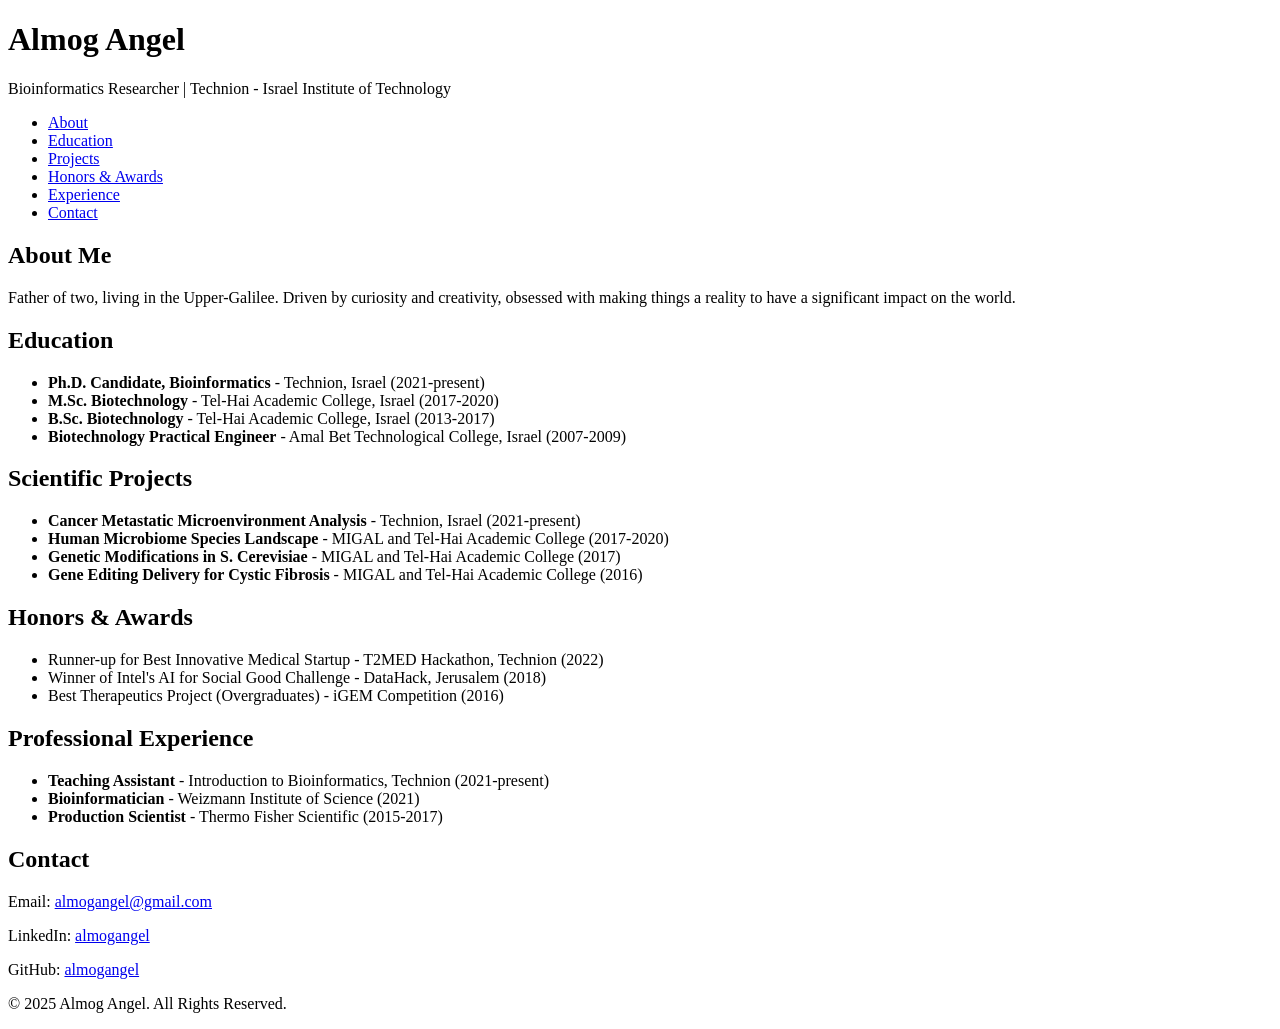
==== index.html @ f51237c9 "Create index.html" ====
<!DOCTYPE html>
<html lang="en">
<head>
    <meta charset="UTF-8">
    <meta name="viewport" content="width=device-width, initial-scale=1.0">
    <meta name="description" content="Almog Angel - Bioinformatics Researcher">
    <title>Almog Angel | Bioinformatics Researcher</title>
    <link rel="stylesheet" href="styles.css">
</head>
<body>
    <header>
        <h1>Almog Angel</h1>
        <p>Bioinformatics Researcher | Technion - Israel Institute of Technology</p>
        <nav>
            <ul>
                <li><a href="#about">About</a></li>
                <li><a href="#education">Education</a></li>
                <li><a href="#projects">Projects</a></li>
                <li><a href="#honors">Honors & Awards</a></li>
                <li><a href="#experience">Experience</a></li>
                <li><a href="#contact">Contact</a></li>
            </ul>
        </nav>
    </header>

    <section id="about">
        <h2>About Me</h2>
        <p>Father of two, living in the Upper-Galilee. Driven by curiosity and creativity, obsessed with making things a reality to have a significant impact on the world.</p>
    </section>

    <section id="education">
        <h2>Education</h2>
        <ul>
            <li><strong>Ph.D. Candidate, Bioinformatics</strong> - Technion, Israel (2021-present)</li>
            <li><strong>M.Sc. Biotechnology</strong> - Tel-Hai Academic College, Israel (2017-2020)</li>
            <li><strong>B.Sc. Biotechnology</strong> - Tel-Hai Academic College, Israel (2013-2017)</li>
            <li><strong>Biotechnology Practical Engineer</strong> - Amal Bet Technological College, Israel (2007-2009)</li>
        </ul>
    </section>

    <section id="projects">
        <h2>Scientific Projects</h2>
        <ul>
            <li><strong>Cancer Metastatic Microenvironment Analysis</strong> - Technion, Israel (2021-present)</li>
            <li><strong>Human Microbiome Species Landscape</strong> - MIGAL and Tel-Hai Academic College (2017-2020)</li>
            <li><strong>Genetic Modifications in S. Cerevisiae</strong> - MIGAL and Tel-Hai Academic College (2017)</li>
            <li><strong>Gene Editing Delivery for Cystic Fibrosis</strong> - MIGAL and Tel-Hai Academic College (2016)</li>
        </ul>
    </section>

    <section id="honors">
        <h2>Honors & Awards</h2>
        <ul>
            <li>Runner-up for Best Innovative Medical Startup - T2MED Hackathon, Technion (2022)</li>
            <li>Winner of Intel's AI for Social Good Challenge - DataHack, Jerusalem (2018)</li>
            <li>Best Therapeutics Project (Overgraduates) - iGEM Competition (2016)</li>
        </ul>
    </section>

    <section id="experience">
        <h2>Professional Experience</h2>
        <ul>
            <li><strong>Teaching Assistant</strong> - Introduction to Bioinformatics, Technion (2021-present)</li>
            <li><strong>Bioinformatician</strong> - Weizmann Institute of Science (2021)</li>
            <li><strong>Production Scientist</strong> - Thermo Fisher Scientific (2015-2017)</li>
        </ul>
    </section>

    <section id="contact">
        <h2>Contact</h2>
        <p>Email: <a href="mailto:almogangel@gmail.com">almogangel@gmail.com</a></p>
        <p>LinkedIn: <a href="https://www.linkedin.com/in/almogangel/" target="_blank">almogangel</a></p>
        <p>GitHub: <a href="https://github.com/almogangel" target="_blank">almogangel</a></p>
    </section>

    <footer>
        <p>© 2025 Almog Angel. All Rights Reserved.</p>
    </footer>
</body>
</html>
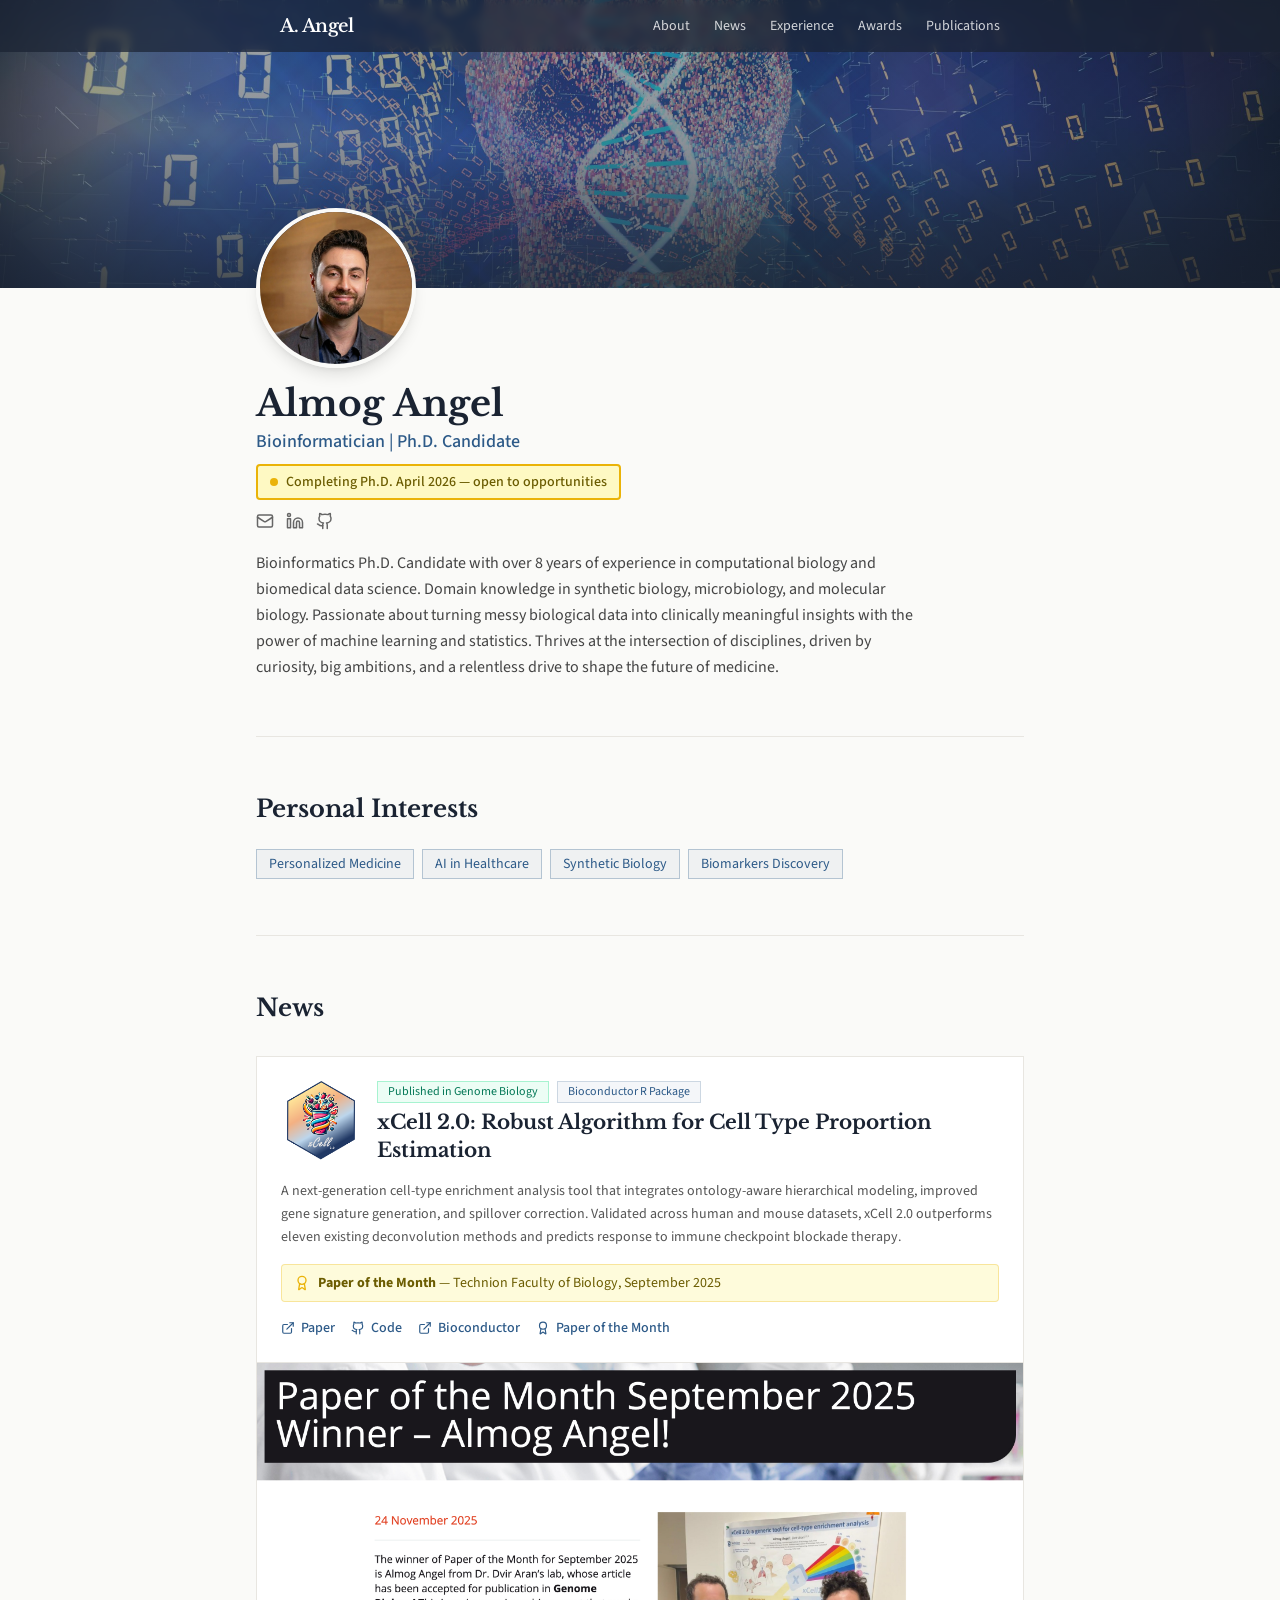
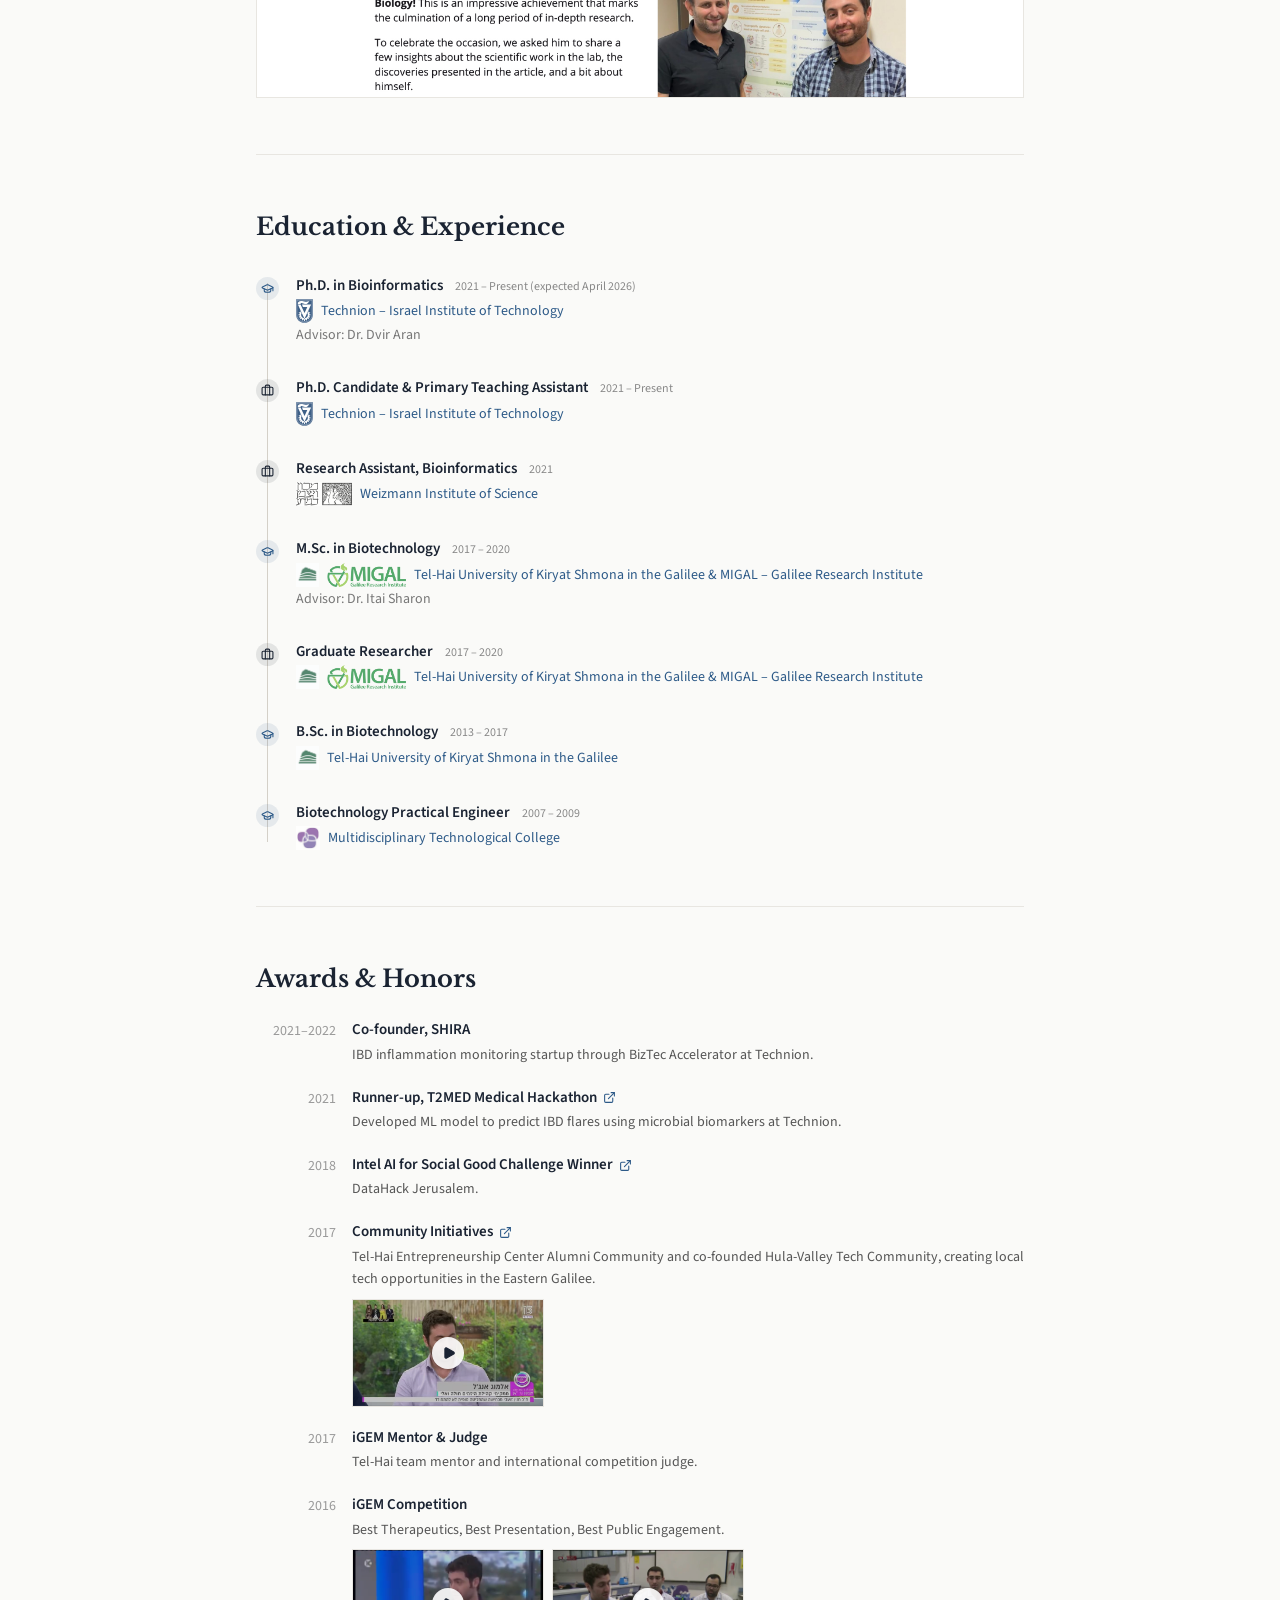
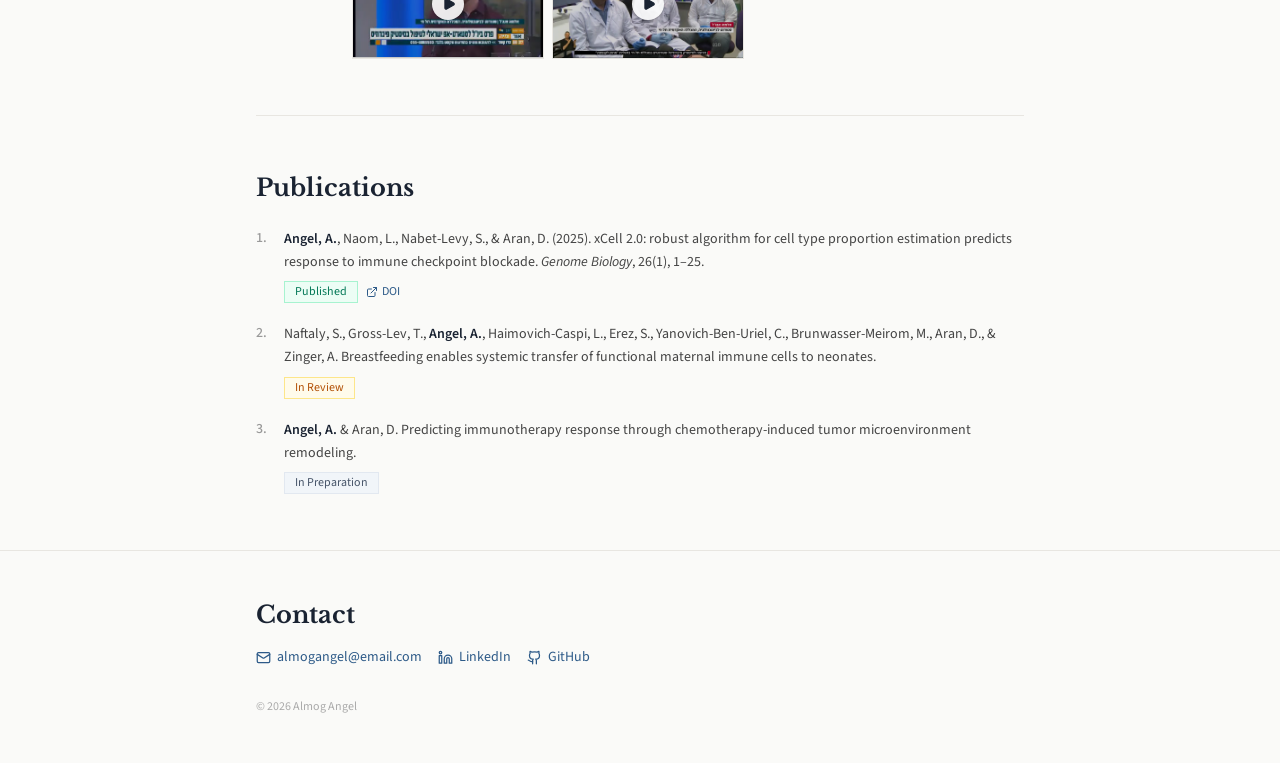
==== commit 7d46793f: "Deploy professional academic website Replace placeholder page with full React-based academic site fe" ====
--- a/index.html
+++ b/index.html
@@ -1,80 +1,13 @@
-<!DOCTYPE html>
+<!doctype html>
 <html lang="en">
-<head>
-    <meta charset="UTF-8">
-    <meta name="viewport" content="width=device-width, initial-scale=1.0">
-    <meta name="description" content="Almog Angel - Bioinformatics Researcher">
-    <title>Almog Angel | Bioinformatics Researcher</title>
-    <link rel="stylesheet" href="styles.css">
-</head>
-<body>
-    <header>
-        <h1>Almog Angel</h1>
-        <p>Bioinformatics Researcher | Technion - Israel Institute of Technology</p>
-        <nav>
-            <ul>
-                <li><a href="#about">About</a></li>
-                <li><a href="#education">Education</a></li>
-                <li><a href="#projects">Projects</a></li>
-                <li><a href="#honors">Honors & Awards</a></li>
-                <li><a href="#experience">Experience</a></li>
-                <li><a href="#contact">Contact</a></li>
-            </ul>
-        </nav>
-    </header>
-
-    <section id="about">
-        <h2>About Me</h2>
-        <p>Father of two, living in the Upper-Galilee. Driven by curiosity and creativity, obsessed with making things a reality to have a significant impact on the world.</p>
-    </section>
-
-    <section id="education">
-        <h2>Education</h2>
-        <ul>
-            <li><strong>Ph.D. Candidate, Bioinformatics</strong> - Technion, Israel (2021-present)</li>
-            <li><strong>M.Sc. Biotechnology</strong> - Tel-Hai Academic College, Israel (2017-2020)</li>
-            <li><strong>B.Sc. Biotechnology</strong> - Tel-Hai Academic College, Israel (2013-2017)</li>
-            <li><strong>Biotechnology Practical Engineer</strong> - Amal Bet Technological College, Israel (2007-2009)</li>
-        </ul>
-    </section>
-
-    <section id="projects">
-        <h2>Scientific Projects</h2>
-        <ul>
-            <li><strong>Cancer Metastatic Microenvironment Analysis</strong> - Technion, Israel (2021-present)</li>
-            <li><strong>Human Microbiome Species Landscape</strong> - MIGAL and Tel-Hai Academic College (2017-2020)</li>
-            <li><strong>Genetic Modifications in S. Cerevisiae</strong> - MIGAL and Tel-Hai Academic College (2017)</li>
-            <li><strong>Gene Editing Delivery for Cystic Fibrosis</strong> - MIGAL and Tel-Hai Academic College (2016)</li>
-        </ul>
-    </section>
-
-    <section id="honors">
-        <h2>Honors & Awards</h2>
-        <ul>
-            <li>Runner-up for Best Innovative Medical Startup - T2MED Hackathon, Technion (2022)</li>
-            <li>Winner of Intel's AI for Social Good Challenge - DataHack, Jerusalem (2018)</li>
-            <li>Best Therapeutics Project (Overgraduates) - iGEM Competition (2016)</li>
-        </ul>
-    </section>
-
-    <section id="experience">
-        <h2>Professional Experience</h2>
-        <ul>
-            <li><strong>Teaching Assistant</strong> - Introduction to Bioinformatics, Technion (2021-present)</li>
-            <li><strong>Bioinformatician</strong> - Weizmann Institute of Science (2021)</li>
-            <li><strong>Production Scientist</strong> - Thermo Fisher Scientific (2015-2017)</li>
-        </ul>
-    </section>
-
-    <section id="contact">
-        <h2>Contact</h2>
-        <p>Email: <a href="mailto:almogangel@gmail.com">almogangel@gmail.com</a></p>
-        <p>LinkedIn: <a href="https://www.linkedin.com/in/almogangel/" target="_blank">almogangel</a></p>
-        <p>GitHub: <a href="https://github.com/almogangel" target="_blank">almogangel</a></p>
-    </section>
-
-    <footer>
-        <p>© 2025 Almog Angel. All Rights Reserved.</p>
-    </footer>
-</body>
+  <head>
+    <meta charset="UTF-8" />
+    <meta name="viewport" content="width=device-width, initial-scale=1.0" />
+    <title>Almog Angel | Bioinformatician</title>
+    <script type="module" crossorigin src="/assets/index-BZNsDvOr.js"></script>
+    <link rel="stylesheet" crossorigin href="/assets/index-CpEP9HBx.css">
+  </head>
+  <body>
+    <div id="root"></div>
+  </body>
 </html>
--- a/assets/index-CpEP9HBx.css
+++ b/assets/index-CpEP9HBx.css
@@ -0,0 +1 @@
+@import"https://fonts.googleapis.com/css2?family=Libre+Baskerville:ital,wght@0,400;0,700;1,400&family=Source+Sans+3:wght@300;400;500;600;700&display=swap";*,:before,:after{box-sizing:border-box;border-width:0;border-style:solid;border-color:#e5e7eb}:before,:after{--tw-content: ""}html,:host{line-height:1.5;-webkit-text-size-adjust:100%;-moz-tab-size:4;-o-tab-size:4;tab-size:4;font-family:ui-sans-serif,system-ui,sans-serif,"Apple Color Emoji","Segoe UI Emoji",Segoe UI Symbol,"Noto Color Emoji";font-feature-settings:normal;font-variation-settings:normal;-webkit-tap-highlight-color:transparent}body{margin:0;line-height:inherit}hr{height:0;color:inherit;border-top-width:1px}abbr:where([title]){-webkit-text-decoration:underline dotted;text-decoration:underline dotted}h1,h2,h3,h4,h5,h6{font-size:inherit;font-weight:inherit}a{color:inherit;text-decoration:inherit}b,strong{font-weight:bolder}code,kbd,samp,pre{font-family:ui-monospace,SFMono-Regular,Menlo,Monaco,Consolas,Liberation Mono,Courier New,monospace;font-feature-settings:normal;font-variation-settings:normal;font-size:1em}small{font-size:80%}sub,sup{font-size:75%;line-height:0;position:relative;vertical-align:baseline}sub{bottom:-.25em}sup{top:-.5em}table{text-indent:0;border-color:inherit;border-collapse:collapse}button,input,optgroup,select,textarea{font-family:inherit;font-feature-settings:inherit;font-variation-settings:inherit;font-size:100%;font-weight:inherit;line-height:inherit;color:inherit;margin:0;padding:0}button,select{text-transform:none}button,[type=button],[type=reset],[type=submit]{-webkit-appearance:button;background-color:transparent;background-image:none}:-moz-focusring{outline:auto}:-moz-ui-invalid{box-shadow:none}progress{vertical-align:baseline}::-webkit-inner-spin-button,::-webkit-outer-spin-button{height:auto}[type=search]{-webkit-appearance:textfield;outline-offset:-2px}::-webkit-search-decoration{-webkit-appearance:none}::-webkit-file-upload-button{-webkit-appearance:button;font:inherit}summary{display:list-item}blockquote,dl,dd,h1,h2,h3,h4,h5,h6,hr,figure,p,pre{margin:0}fieldset{margin:0;padding:0}legend{padding:0}ol,ul,menu{list-style:none;margin:0;padding:0}dialog{padding:0}textarea{resize:vertical}input::-moz-placeholder,textarea::-moz-placeholder{opacity:1;color:#9ca3af}input::placeholder,textarea::placeholder{opacity:1;color:#9ca3af}button,[role=button]{cursor:pointer}:disabled{cursor:default}img,svg,video,canvas,audio,iframe,embed,object{display:block;vertical-align:middle}img,video{max-width:100%;height:auto}[hidden]{display:none}:root{--background: 45 20% 98%;--foreground: 213 30% 16%;--card: 0 0% 100%;--card-foreground: 213 30% 16%;--popover: 0 0% 100%;--popover-foreground: 213 30% 16%;--primary: 213 30% 16%;--primary-foreground: 45 20% 98%;--secondary: 40 12% 95%;--secondary-foreground: 213 30% 16%;--muted: 40 12% 95%;--muted-foreground: 213 10% 40%;--accent: 210 38% 35%;--accent-foreground: 45 20% 98%;--destructive: 0 84.2% 60.2%;--destructive-foreground: 0 0% 98%;--border: 37 14% 89%;--input: 37 14% 89%;--ring: 210 38% 35%;--radius: .25rem}*{border-color:hsl(var(--border))}html{scroll-behavior:smooth;scroll-padding-top:4rem}body{--tw-bg-opacity: 1;background-color:rgb(250 250 248 / var(--tw-bg-opacity));--tw-text-opacity: 1;color:rgb(26 35 50 / var(--tw-text-opacity));font-family:"Source Sans 3",Source Sans Pro,-apple-system,BlinkMacSystemFont,sans-serif;-webkit-font-smoothing:antialiased;-moz-osx-font-smoothing:grayscale}*,:before,:after{--tw-border-spacing-x: 0;--tw-border-spacing-y: 0;--tw-translate-x: 0;--tw-translate-y: 0;--tw-rotate: 0;--tw-skew-x: 0;--tw-skew-y: 0;--tw-scale-x: 1;--tw-scale-y: 1;--tw-pan-x: ;--tw-pan-y: ;--tw-pinch-zoom: ;--tw-scroll-snap-strictness: proximity;--tw-gradient-from-position: ;--tw-gradient-via-position: ;--tw-gradient-to-position: ;--tw-ordinal: ;--tw-slashed-zero: ;--tw-numeric-figure: ;--tw-numeric-spacing: ;--tw-numeric-fraction: ;--tw-ring-inset: ;--tw-ring-offset-width: 0px;--tw-ring-offset-color: #fff;--tw-ring-color: rgb(59 130 246 / .5);--tw-ring-offset-shadow: 0 0 #0000;--tw-ring-shadow: 0 0 #0000;--tw-shadow: 0 0 #0000;--tw-shadow-colored: 0 0 #0000;--tw-blur: ;--tw-brightness: ;--tw-contrast: ;--tw-grayscale: ;--tw-hue-rotate: ;--tw-invert: ;--tw-saturate: ;--tw-sepia: ;--tw-drop-shadow: ;--tw-backdrop-blur: ;--tw-backdrop-brightness: ;--tw-backdrop-contrast: ;--tw-backdrop-grayscale: ;--tw-backdrop-hue-rotate: ;--tw-backdrop-invert: ;--tw-backdrop-opacity: ;--tw-backdrop-saturate: ;--tw-backdrop-sepia: }::backdrop{--tw-border-spacing-x: 0;--tw-border-spacing-y: 0;--tw-translate-x: 0;--tw-translate-y: 0;--tw-rotate: 0;--tw-skew-x: 0;--tw-skew-y: 0;--tw-scale-x: 1;--tw-scale-y: 1;--tw-pan-x: ;--tw-pan-y: ;--tw-pinch-zoom: ;--tw-scroll-snap-strictness: proximity;--tw-gradient-from-position: ;--tw-gradient-via-position: ;--tw-gradient-to-position: ;--tw-ordinal: ;--tw-slashed-zero: ;--tw-numeric-figure: ;--tw-numeric-spacing: ;--tw-numeric-fraction: ;--tw-ring-inset: ;--tw-ring-offset-width: 0px;--tw-ring-offset-color: #fff;--tw-ring-color: rgb(59 130 246 / .5);--tw-ring-offset-shadow: 0 0 #0000;--tw-ring-shadow: 0 0 #0000;--tw-shadow: 0 0 #0000;--tw-shadow-colored: 0 0 #0000;--tw-blur: ;--tw-brightness: ;--tw-contrast: ;--tw-grayscale: ;--tw-hue-rotate: ;--tw-invert: ;--tw-saturate: ;--tw-sepia: ;--tw-drop-shadow: ;--tw-backdrop-blur: ;--tw-backdrop-brightness: ;--tw-backdrop-contrast: ;--tw-backdrop-grayscale: ;--tw-backdrop-hue-rotate: ;--tw-backdrop-invert: ;--tw-backdrop-opacity: ;--tw-backdrop-saturate: ;--tw-backdrop-sepia: }.fixed{position:fixed}.absolute{position:absolute}.relative{position:relative}.inset-0{inset:0}.bottom-2{bottom:.5rem}.left-0{left:0}.left-\[11px\]{left:11px}.right-0{right:0}.top-0{top:0}.top-0\.5{top:.125rem}.top-2{top:.5rem}.z-50{z-index:50}.mx-auto{margin-left:auto;margin-right:auto}.-mt-16{margin-top:-4rem}.mb-1{margin-bottom:.25rem}.mb-1\.5{margin-bottom:.375rem}.mb-3{margin-bottom:.75rem}.mb-4{margin-bottom:1rem}.mb-6{margin-bottom:1.5rem}.mb-8{margin-bottom:2rem}.ml-0{margin-left:0}.ml-0\.5{margin-left:.125rem}.mt-0{margin-top:0}.mt-0\.5{margin-top:.125rem}.mt-1{margin-top:.25rem}.mt-2{margin-top:.5rem}.mt-3{margin-top:.75rem}.mt-4{margin-top:1rem}.mt-5{margin-top:1.25rem}.block{display:block}.flex{display:flex}.inline-flex{display:inline-flex}.grid{display:grid}.hidden{display:none}.h-16{height:4rem}.h-2{height:.5rem}.h-32{height:8rem}.h-56{height:14rem}.h-6{height:1.5rem}.h-8{height:2rem}.h-\[1px\]{height:1px}.h-\[23px\]{height:23px}.h-auto{height:auto}.h-full{height:100%}.min-h-screen{min-height:100vh}.w-16{width:4rem}.w-2{width:.5rem}.w-20{width:5rem}.w-32{width:8rem}.w-8{width:2rem}.w-\[1px\]{width:1px}.w-\[23px\]{width:23px}.w-auto{width:auto}.w-full{width:100%}.w-px{width:1px}.min-w-0{min-width:0px}.max-w-2xl{max-width:42rem}.max-w-3xl{max-width:48rem}.max-w-\[12rem\]{max-width:12rem}.shrink-0{flex-shrink:0}@keyframes pulse{50%{opacity:.5}}.animate-pulse{animation:pulse 2s cubic-bezier(.4,0,.6,1) infinite}.list-none{list-style-type:none}.grid-cols-1{grid-template-columns:repeat(1,minmax(0,1fr))}.flex-col{flex-direction:column}.flex-wrap{flex-wrap:wrap}.items-start{align-items:flex-start}.items-center{align-items:center}.items-baseline{align-items:baseline}.justify-center{justify-content:center}.justify-between{justify-content:space-between}.gap-1{gap:.25rem}.gap-1\.5{gap:.375rem}.gap-2{gap:.5rem}.gap-3{gap:.75rem}.gap-4{gap:1rem}.gap-5{gap:1.25rem}.gap-6{gap:1.5rem}.gap-x-3{-moz-column-gap:.75rem;column-gap:.75rem}.gap-y-0{row-gap:0px}.gap-y-0\.5{row-gap:.125rem}.space-y-1>:not([hidden])~:not([hidden]){--tw-space-y-reverse: 0;margin-top:calc(.25rem * calc(1 - var(--tw-space-y-reverse)));margin-bottom:calc(.25rem * var(--tw-space-y-reverse))}.space-y-1\.5>:not([hidden])~:not([hidden]){--tw-space-y-reverse: 0;margin-top:calc(.375rem * calc(1 - var(--tw-space-y-reverse)));margin-bottom:calc(.375rem * var(--tw-space-y-reverse))}.space-y-5>:not([hidden])~:not([hidden]){--tw-space-y-reverse: 0;margin-top:calc(1.25rem * calc(1 - var(--tw-space-y-reverse)));margin-bottom:calc(1.25rem * var(--tw-space-y-reverse))}.space-y-8>:not([hidden])~:not([hidden]){--tw-space-y-reverse: 0;margin-top:calc(2rem * calc(1 - var(--tw-space-y-reverse)));margin-bottom:calc(2rem * var(--tw-space-y-reverse))}.overflow-hidden{overflow:hidden}.rounded{border-radius:.25rem}.rounded-full{border-radius:9999px}.rounded-sm{border-radius:calc(var(--radius) - 4px)}.border{border-width:1px}.border-0{border-width:0px}.border-2{border-width:2px}.border-4{border-width:4px}.border-b{border-bottom-width:1px}.border-t{border-top-width:1px}.border-\[\#2d5a88\]\/20{border-color:#2d5a8833}.border-\[\#2d5a88\]\/30{border-color:#2d5a884d}.border-\[\#e8e6e1\]{--tw-border-opacity: 1;border-color:rgb(232 230 225 / var(--tw-border-opacity))}.border-\[\#eab308\]{--tw-border-opacity: 1;border-color:rgb(234 179 8 / var(--tw-border-opacity))}.border-\[\#eab308\]\/30{border-color:#eab3084d}.border-\[\#fafaf8\]{--tw-border-opacity: 1;border-color:rgb(250 250 248 / var(--tw-border-opacity))}.border-amber-200{--tw-border-opacity: 1;border-color:rgb(253 230 138 / var(--tw-border-opacity))}.border-emerald-200{--tw-border-opacity: 1;border-color:rgb(167 243 208 / var(--tw-border-opacity))}.border-slate-200{--tw-border-opacity: 1;border-color:rgb(226 232 240 / var(--tw-border-opacity))}.border-transparent{border-color:transparent}.bg-\[\#1a2332\]\/10{background-color:#1a23321a}.bg-\[\#1a2332\]\/70{background-color:#1a2332b3}.bg-\[\#2d5a88\]\/10{background-color:#2d5a881a}.bg-\[\#2d5a88\]\/5{background-color:#2d5a880d}.bg-\[\#d4d0c8\]{--tw-bg-opacity: 1;background-color:rgb(212 208 200 / var(--tw-bg-opacity))}.bg-\[\#e8e6e1\]{--tw-bg-opacity: 1;background-color:rgb(232 230 225 / var(--tw-bg-opacity))}.bg-\[\#eab308\]{--tw-bg-opacity: 1;background-color:rgb(234 179 8 / var(--tw-bg-opacity))}.bg-\[\#f5f4f0\]{--tw-bg-opacity: 1;background-color:rgb(245 244 240 / var(--tw-bg-opacity))}.bg-\[\#fafaf8\]{--tw-bg-opacity: 1;background-color:rgb(250 250 248 / var(--tw-bg-opacity))}.bg-\[\#fafaf8\]\/95{background-color:#fafaf8f2}.bg-\[\#fef9c3\]{--tw-bg-opacity: 1;background-color:rgb(254 249 195 / var(--tw-bg-opacity))}.bg-\[\#fef9c3\]\/60{background-color:#fef9c399}.bg-amber-50{--tw-bg-opacity: 1;background-color:rgb(255 251 235 / var(--tw-bg-opacity))}.bg-black\/20{background-color:#0003}.bg-border{background-color:hsl(var(--border))}.bg-card{background-color:hsl(var(--card))}.bg-destructive{background-color:hsl(var(--destructive))}.bg-emerald-50{--tw-bg-opacity: 1;background-color:rgb(236 253 245 / var(--tw-bg-opacity))}.bg-primary{background-color:hsl(var(--primary))}.bg-secondary{background-color:hsl(var(--secondary))}.bg-slate-100{--tw-bg-opacity: 1;background-color:rgb(241 245 249 / var(--tw-bg-opacity))}.bg-white{--tw-bg-opacity: 1;background-color:rgb(255 255 255 / var(--tw-bg-opacity))}.bg-white\/90{background-color:#ffffffe6}.bg-gradient-to-b{background-image:linear-gradient(to bottom,var(--tw-gradient-stops))}.from-\[\#1a2332\]\/40{--tw-gradient-from: rgb(26 35 50 / .4) var(--tw-gradient-from-position);--tw-gradient-to: rgb(26 35 50 / 0) var(--tw-gradient-to-position);--tw-gradient-stops: var(--tw-gradient-from), var(--tw-gradient-to)}.via-\[\#1a2332\]\/50{--tw-gradient-to: rgb(26 35 50 / 0) var(--tw-gradient-to-position);--tw-gradient-stops: var(--tw-gradient-from), rgb(26 35 50 / .5) var(--tw-gradient-via-position), var(--tw-gradient-to)}.to-\[\#1a2332\]\/80{--tw-gradient-to: rgb(26 35 50 / .8) var(--tw-gradient-to-position)}.object-contain{-o-object-fit:contain;object-fit:contain}.object-cover{-o-object-fit:cover;object-fit:cover}.object-top{-o-object-position:top;object-position:top}.p-1{padding:.25rem}.p-5{padding:1.25rem}.p-6{padding:1.5rem}.px-2{padding-left:.5rem;padding-right:.5rem}.px-2\.5{padding-left:.625rem;padding-right:.625rem}.px-3{padding-left:.75rem;padding-right:.75rem}.px-6{padding-left:1.5rem;padding-right:1.5rem}.py-0{padding-top:0;padding-bottom:0}.py-0\.5{padding-top:.125rem;padding-bottom:.125rem}.py-1{padding-top:.25rem;padding-bottom:.25rem}.py-1\.5{padding-top:.375rem;padding-bottom:.375rem}.py-12{padding-top:3rem;padding-bottom:3rem}.py-14{padding-top:3.5rem;padding-bottom:3.5rem}.py-2{padding-top:.5rem;padding-bottom:.5rem}.py-3{padding-top:.75rem;padding-bottom:.75rem}.pb-14{padding-bottom:3.5rem}.pb-4{padding-bottom:1rem}.pl-10{padding-left:2.5rem}.pl-7{padding-left:1.75rem}.pt-0{padding-top:0}.pt-0\.5{padding-top:.125rem}.text-left{text-align:left}.text-right{text-align:right}.font-sans{font-family:ui-sans-serif,system-ui,sans-serif,"Apple Color Emoji","Segoe UI Emoji",Segoe UI Symbol,"Noto Color Emoji"}.font-serif{font-family:ui-serif,Georgia,Cambria,Times New Roman,Times,serif}.text-2xl{font-size:1.5rem;line-height:2rem}.text-3xl{font-size:1.875rem;line-height:2.25rem}.text-\[15px\]{font-size:15px}.text-base{font-size:1rem;line-height:1.5rem}.text-lg{font-size:1.125rem;line-height:1.75rem}.text-sm{font-size:.875rem;line-height:1.25rem}.text-xl{font-size:1.25rem;line-height:1.75rem}.text-xs{font-size:.75rem;line-height:1rem}.font-bold{font-weight:700}.font-medium{font-weight:500}.font-normal{font-weight:400}.font-semibold{font-weight:600}.uppercase{text-transform:uppercase}.leading-none{line-height:1}.leading-relaxed{line-height:1.625}.leading-snug{line-height:1.375}.leading-tight{line-height:1.25}.tracking-tight{letter-spacing:-.025em}.tracking-wide{letter-spacing:.025em}.text-\[\#1a2332\]{--tw-text-opacity: 1;color:rgb(26 35 50 / var(--tw-text-opacity))}.text-\[\#2d5a88\]{--tw-text-opacity: 1;color:rgb(45 90 136 / var(--tw-text-opacity))}.text-\[\#444\]{--tw-text-opacity: 1;color:rgb(68 68 68 / var(--tw-text-opacity))}.text-\[\#555\]{--tw-text-opacity: 1;color:rgb(85 85 85 / var(--tw-text-opacity))}.text-\[\#666\]{--tw-text-opacity: 1;color:rgb(102 102 102 / var(--tw-text-opacity))}.text-\[\#6b5c00\]{--tw-text-opacity: 1;color:rgb(107 92 0 / var(--tw-text-opacity))}.text-\[\#777\]{--tw-text-opacity: 1;color:rgb(119 119 119 / var(--tw-text-opacity))}.text-\[\#888\]{--tw-text-opacity: 1;color:rgb(136 136 136 / var(--tw-text-opacity))}.text-\[\#999\]{--tw-text-opacity: 1;color:rgb(153 153 153 / var(--tw-text-opacity))}.text-\[\#aaa\]{--tw-text-opacity: 1;color:rgb(170 170 170 / var(--tw-text-opacity))}.text-\[\#eab308\]{--tw-text-opacity: 1;color:rgb(234 179 8 / var(--tw-text-opacity))}.text-amber-700{--tw-text-opacity: 1;color:rgb(180 83 9 / var(--tw-text-opacity))}.text-card-foreground{color:hsl(var(--card-foreground))}.text-destructive-foreground{color:hsl(var(--destructive-foreground))}.text-emerald-700{--tw-text-opacity: 1;color:rgb(4 120 87 / var(--tw-text-opacity))}.text-foreground{color:hsl(var(--foreground))}.text-muted-foreground{color:hsl(var(--muted-foreground))}.text-primary-foreground{color:hsl(var(--primary-foreground))}.text-secondary-foreground{color:hsl(var(--secondary-foreground))}.text-slate-600{--tw-text-opacity: 1;color:rgb(71 85 105 / var(--tw-text-opacity))}.text-white{--tw-text-opacity: 1;color:rgb(255 255 255 / var(--tw-text-opacity))}.text-white\/80{color:#fffc}.opacity-75{opacity:.75}.shadow{--tw-shadow: 0 1px 3px 0 rgb(0 0 0 / .1), 0 1px 2px -1px rgb(0 0 0 / .1);--tw-shadow-colored: 0 1px 3px 0 var(--tw-shadow-color), 0 1px 2px -1px var(--tw-shadow-color);box-shadow:var(--tw-ring-offset-shadow, 0 0 #0000),var(--tw-ring-shadow, 0 0 #0000),var(--tw-shadow)}.shadow-lg{--tw-shadow: 0 10px 15px -3px rgb(0 0 0 / .1), 0 4px 6px -4px rgb(0 0 0 / .1);--tw-shadow-colored: 0 10px 15px -3px var(--tw-shadow-color), 0 4px 6px -4px var(--tw-shadow-color);box-shadow:var(--tw-ring-offset-shadow, 0 0 #0000),var(--tw-ring-shadow, 0 0 #0000),var(--tw-shadow)}.shadow-sm{--tw-shadow: 0 1px 2px 0 rgb(0 0 0 / .05);--tw-shadow-colored: 0 1px 2px 0 var(--tw-shadow-color);box-shadow:var(--tw-ring-offset-shadow, 0 0 #0000),var(--tw-ring-shadow, 0 0 #0000),var(--tw-shadow)}.outline{outline-style:solid}.backdrop-blur-sm{--tw-backdrop-blur: blur(4px);-webkit-backdrop-filter:var(--tw-backdrop-blur) var(--tw-backdrop-brightness) var(--tw-backdrop-contrast) var(--tw-backdrop-grayscale) var(--tw-backdrop-hue-rotate) var(--tw-backdrop-invert) var(--tw-backdrop-opacity) var(--tw-backdrop-saturate) var(--tw-backdrop-sepia);backdrop-filter:var(--tw-backdrop-blur) var(--tw-backdrop-brightness) var(--tw-backdrop-contrast) var(--tw-backdrop-grayscale) var(--tw-backdrop-hue-rotate) var(--tw-backdrop-invert) var(--tw-backdrop-opacity) var(--tw-backdrop-saturate) var(--tw-backdrop-sepia)}.transition-all{transition-property:all;transition-timing-function:cubic-bezier(.4,0,.2,1);transition-duration:.15s}.transition-colors{transition-property:color,background-color,border-color,text-decoration-color,fill,stroke;transition-timing-function:cubic-bezier(.4,0,.2,1);transition-duration:.15s}.transition-transform{transition-property:transform;transition-timing-function:cubic-bezier(.4,0,.2,1);transition-duration:.15s}.duration-300{transition-duration:.3s}@keyframes enter{0%{opacity:var(--tw-enter-opacity, 1);transform:translate3d(var(--tw-enter-translate-x, 0),var(--tw-enter-translate-y, 0),0) scale3d(var(--tw-enter-scale, 1),var(--tw-enter-scale, 1),var(--tw-enter-scale, 1)) rotate(var(--tw-enter-rotate, 0))}}@keyframes exit{to{opacity:var(--tw-exit-opacity, 1);transform:translate3d(var(--tw-exit-translate-x, 0),var(--tw-exit-translate-y, 0),0) scale3d(var(--tw-exit-scale, 1),var(--tw-exit-scale, 1),var(--tw-exit-scale, 1)) rotate(var(--tw-exit-rotate, 0))}}.duration-300{animation-duration:.3s}.font-serif{font-family:Libre Baskerville,Georgia,Times New Roman,serif}.font-sans{font-family:"Source Sans 3",Source Sans Pro,-apple-system,BlinkMacSystemFont,sans-serif}.hover\:scale-\[1\.01\]:hover{--tw-scale-x: 1.01;--tw-scale-y: 1.01;transform:translate(var(--tw-translate-x),var(--tw-translate-y)) rotate(var(--tw-rotate)) skew(var(--tw-skew-x)) skewY(var(--tw-skew-y)) scaleX(var(--tw-scale-x)) scaleY(var(--tw-scale-y))}.hover\:bg-destructive\/80:hover{background-color:hsl(var(--destructive) / .8)}.hover\:bg-primary\/80:hover{background-color:hsl(var(--primary) / .8)}.hover\:bg-secondary\/80:hover{background-color:hsl(var(--secondary) / .8)}.hover\:text-\[\#1a2332\]:hover{--tw-text-opacity: 1;color:rgb(26 35 50 / var(--tw-text-opacity))}.hover\:text-\[\#2d5a88\]:hover{--tw-text-opacity: 1;color:rgb(45 90 136 / var(--tw-text-opacity))}.hover\:text-blue-200:hover{--tw-text-opacity: 1;color:rgb(191 219 254 / var(--tw-text-opacity))}.hover\:text-white:hover{--tw-text-opacity: 1;color:rgb(255 255 255 / var(--tw-text-opacity))}.hover\:underline:hover{text-decoration-line:underline}.focus\:outline-none:focus{outline:2px solid transparent;outline-offset:2px}.focus\:ring-2:focus{--tw-ring-offset-shadow: var(--tw-ring-inset) 0 0 0 var(--tw-ring-offset-width) var(--tw-ring-offset-color);--tw-ring-shadow: var(--tw-ring-inset) 0 0 0 calc(2px + var(--tw-ring-offset-width)) var(--tw-ring-color);box-shadow:var(--tw-ring-offset-shadow),var(--tw-ring-shadow),var(--tw-shadow, 0 0 #0000)}.focus\:ring-ring:focus{--tw-ring-color: hsl(var(--ring))}.focus\:ring-offset-2:focus{--tw-ring-offset-width: 2px}.group:hover .group-hover\:scale-\[1\.02\]{--tw-scale-x: 1.02;--tw-scale-y: 1.02;transform:translate(var(--tw-translate-x),var(--tw-translate-y)) rotate(var(--tw-rotate)) skew(var(--tw-skew-x)) skewY(var(--tw-skew-y)) scaleX(var(--tw-scale-x)) scaleY(var(--tw-scale-y))}.group:hover .group-hover\:bg-black\/30{background-color:#0000004d}@media(min-width:640px){.sm\:grid-cols-2{grid-template-columns:repeat(2,minmax(0,1fr))}}@media(min-width:768px){.md\:-mt-20{margin-top:-5rem}.md\:flex{display:flex}.md\:hidden{display:none}.md\:h-20{height:5rem}.md\:h-40{height:10rem}.md\:h-72{height:18rem}.md\:w-20{width:5rem}.md\:w-40{width:10rem}.md\:p-6{padding:1.5rem}.md\:text-4xl{font-size:2.25rem;line-height:2.5rem}.md\:text-lg{font-size:1.125rem;line-height:1.75rem}}
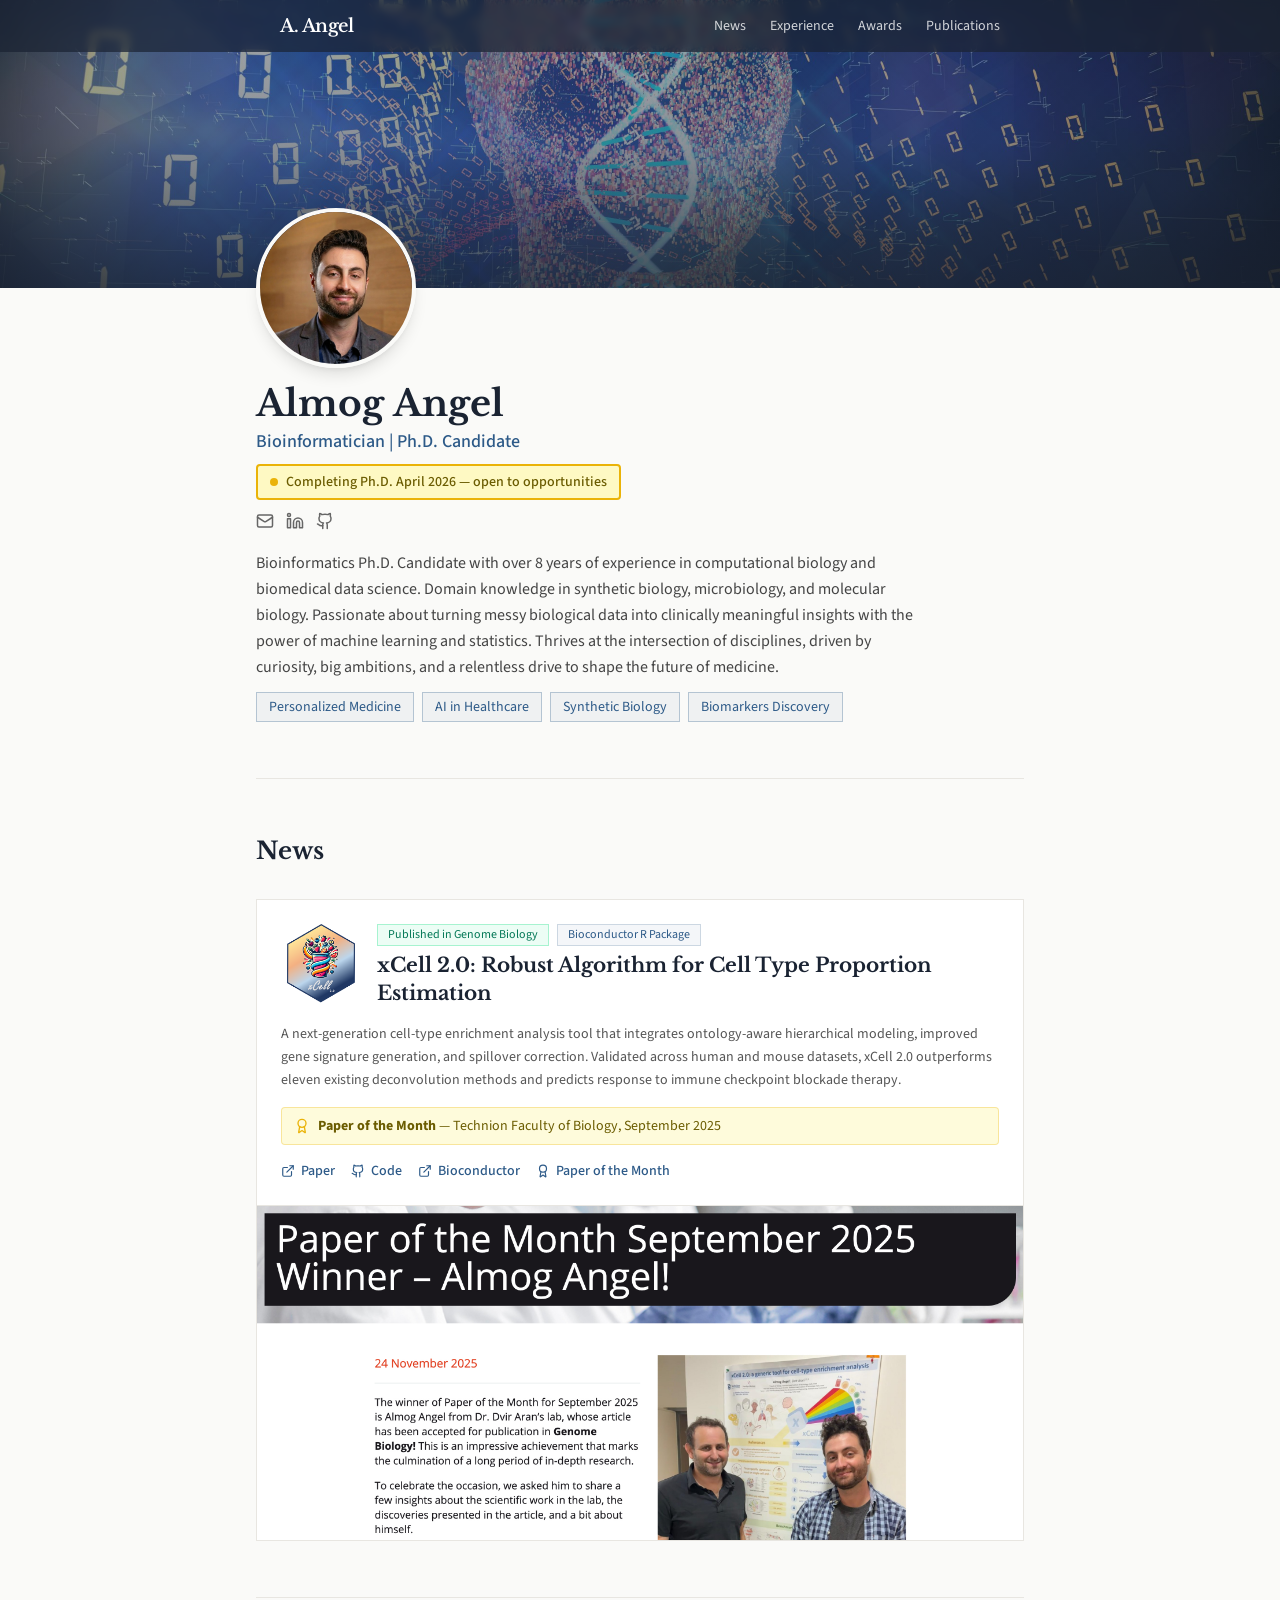
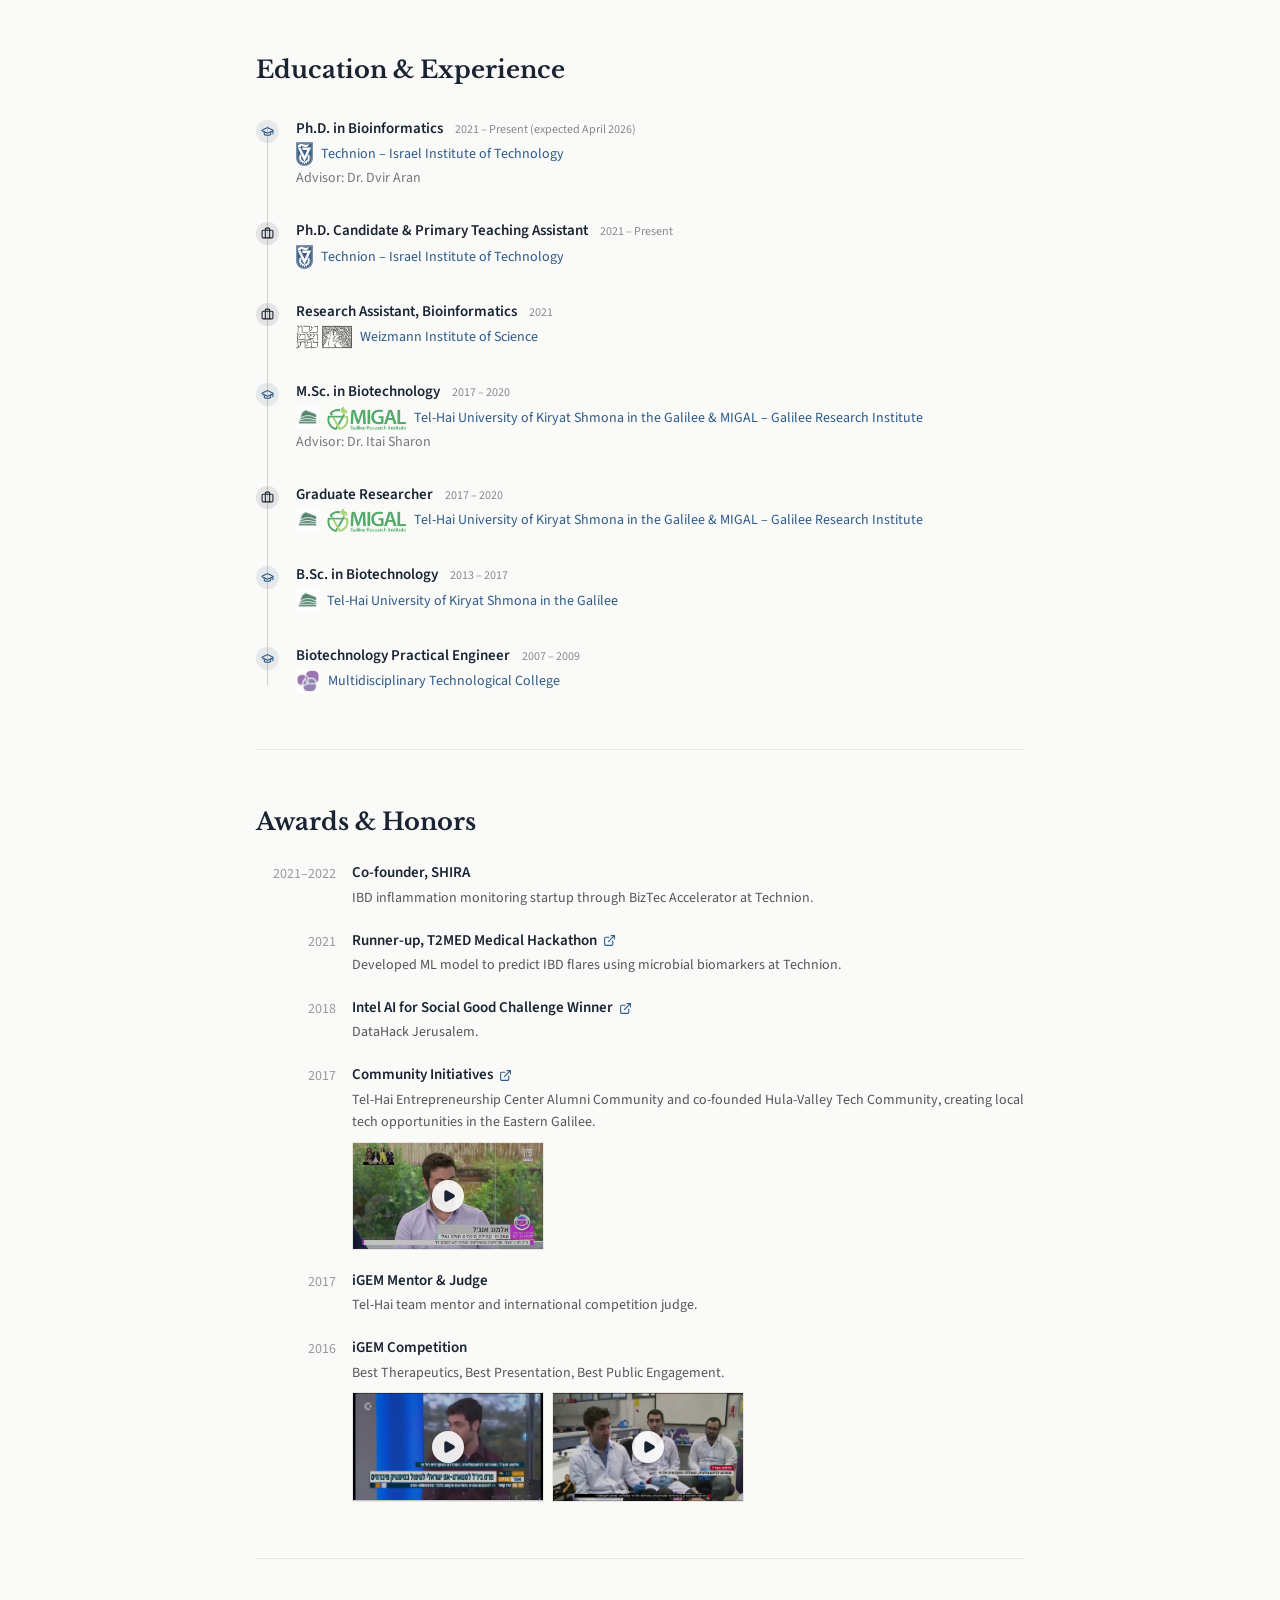
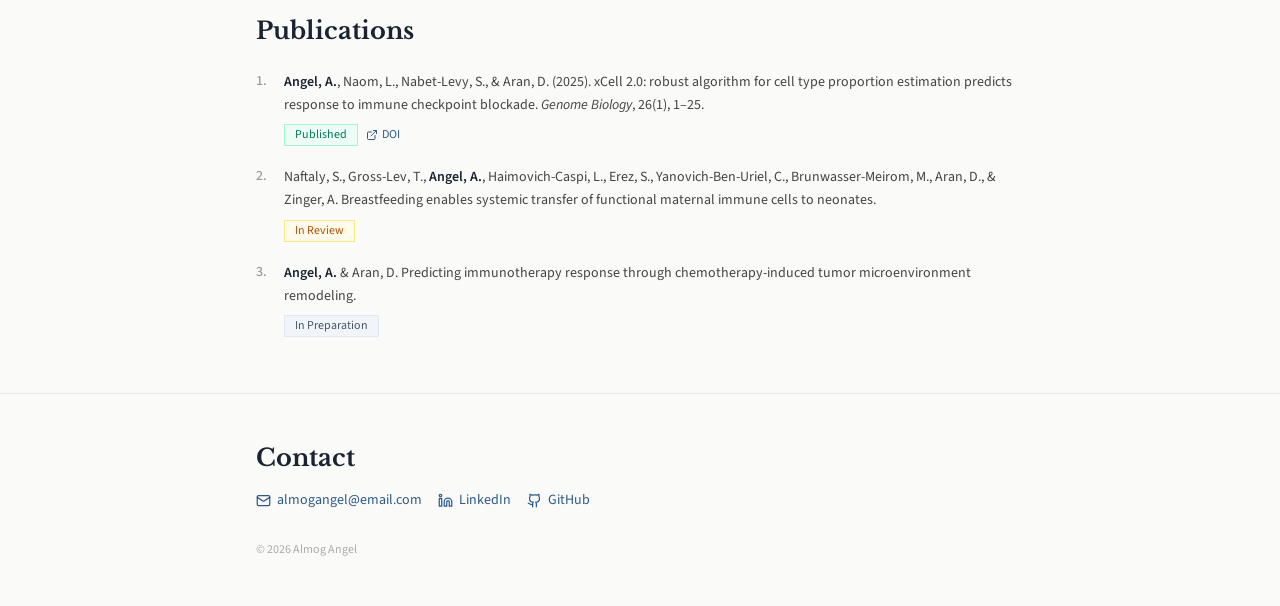
==== commit 890c3d6c: "Move interest keywords into hero, remove About section Co-Authored-By: Claude Opus 4.6 <noreply@anth" ====
--- a/index.html
+++ b/index.html
@@ -4,7 +4,7 @@
     <meta charset="UTF-8" />
     <meta name="viewport" content="width=device-width, initial-scale=1.0" />
     <title>Almog Angel | Bioinformatician</title>
-    <script type="module" crossorigin src="/assets/index-BZNsDvOr.js"></script>
+    <script type="module" crossorigin src="/assets/index-CCElGY2z.js"></script>
     <link rel="stylesheet" crossorigin href="/assets/index-CpEP9HBx.css">
   </head>
   <body>
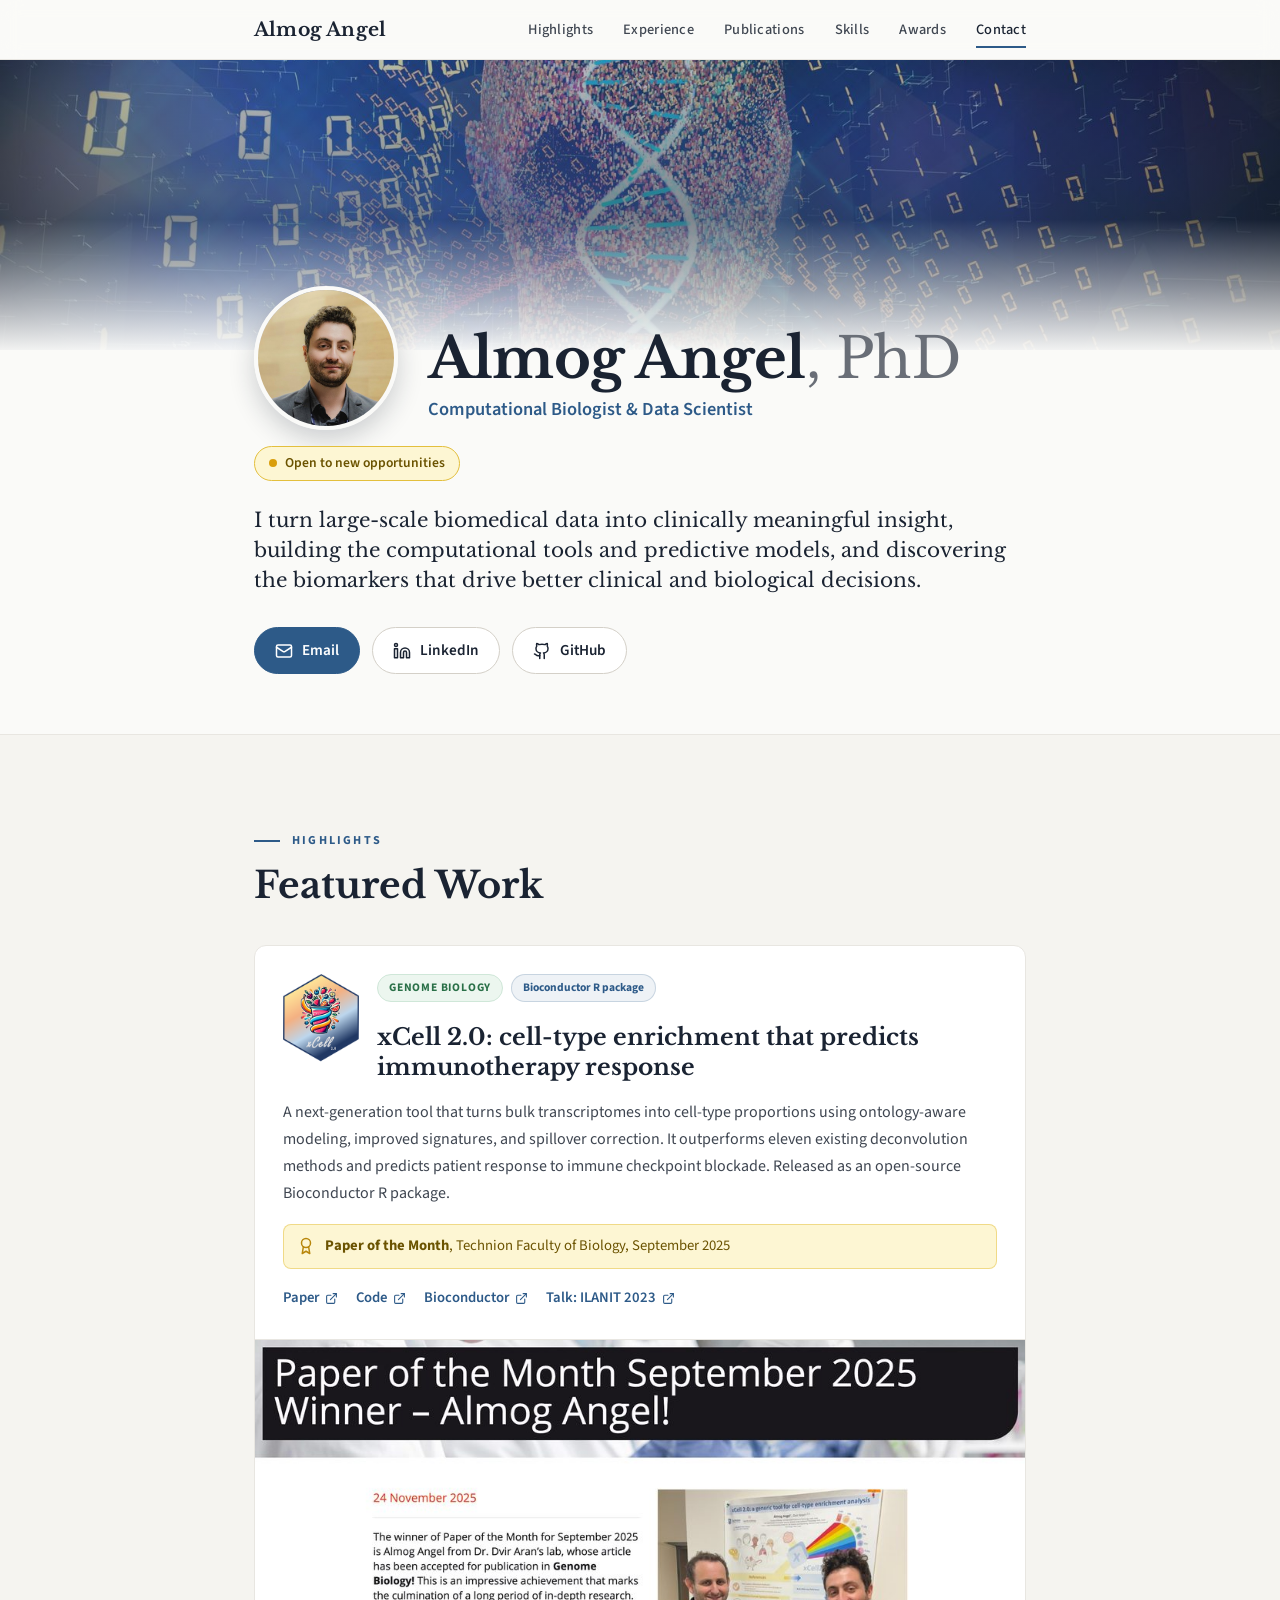
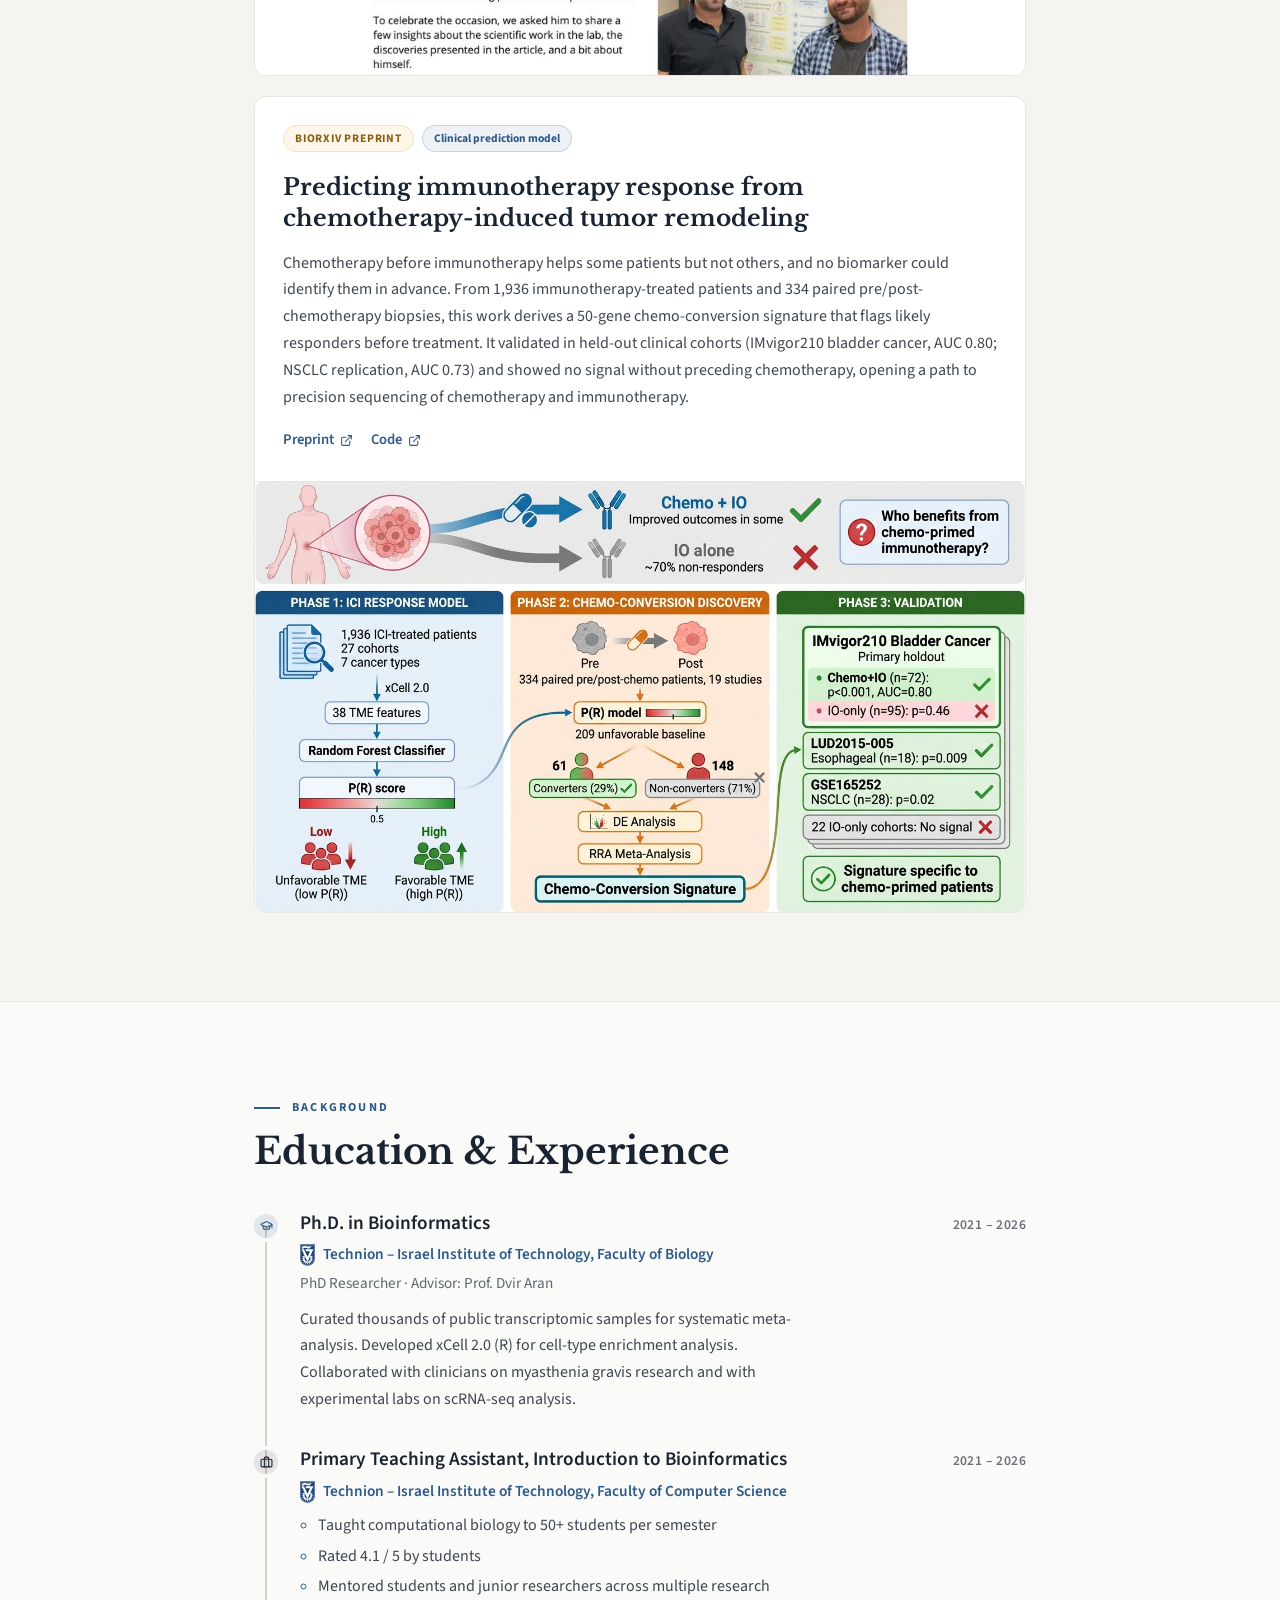
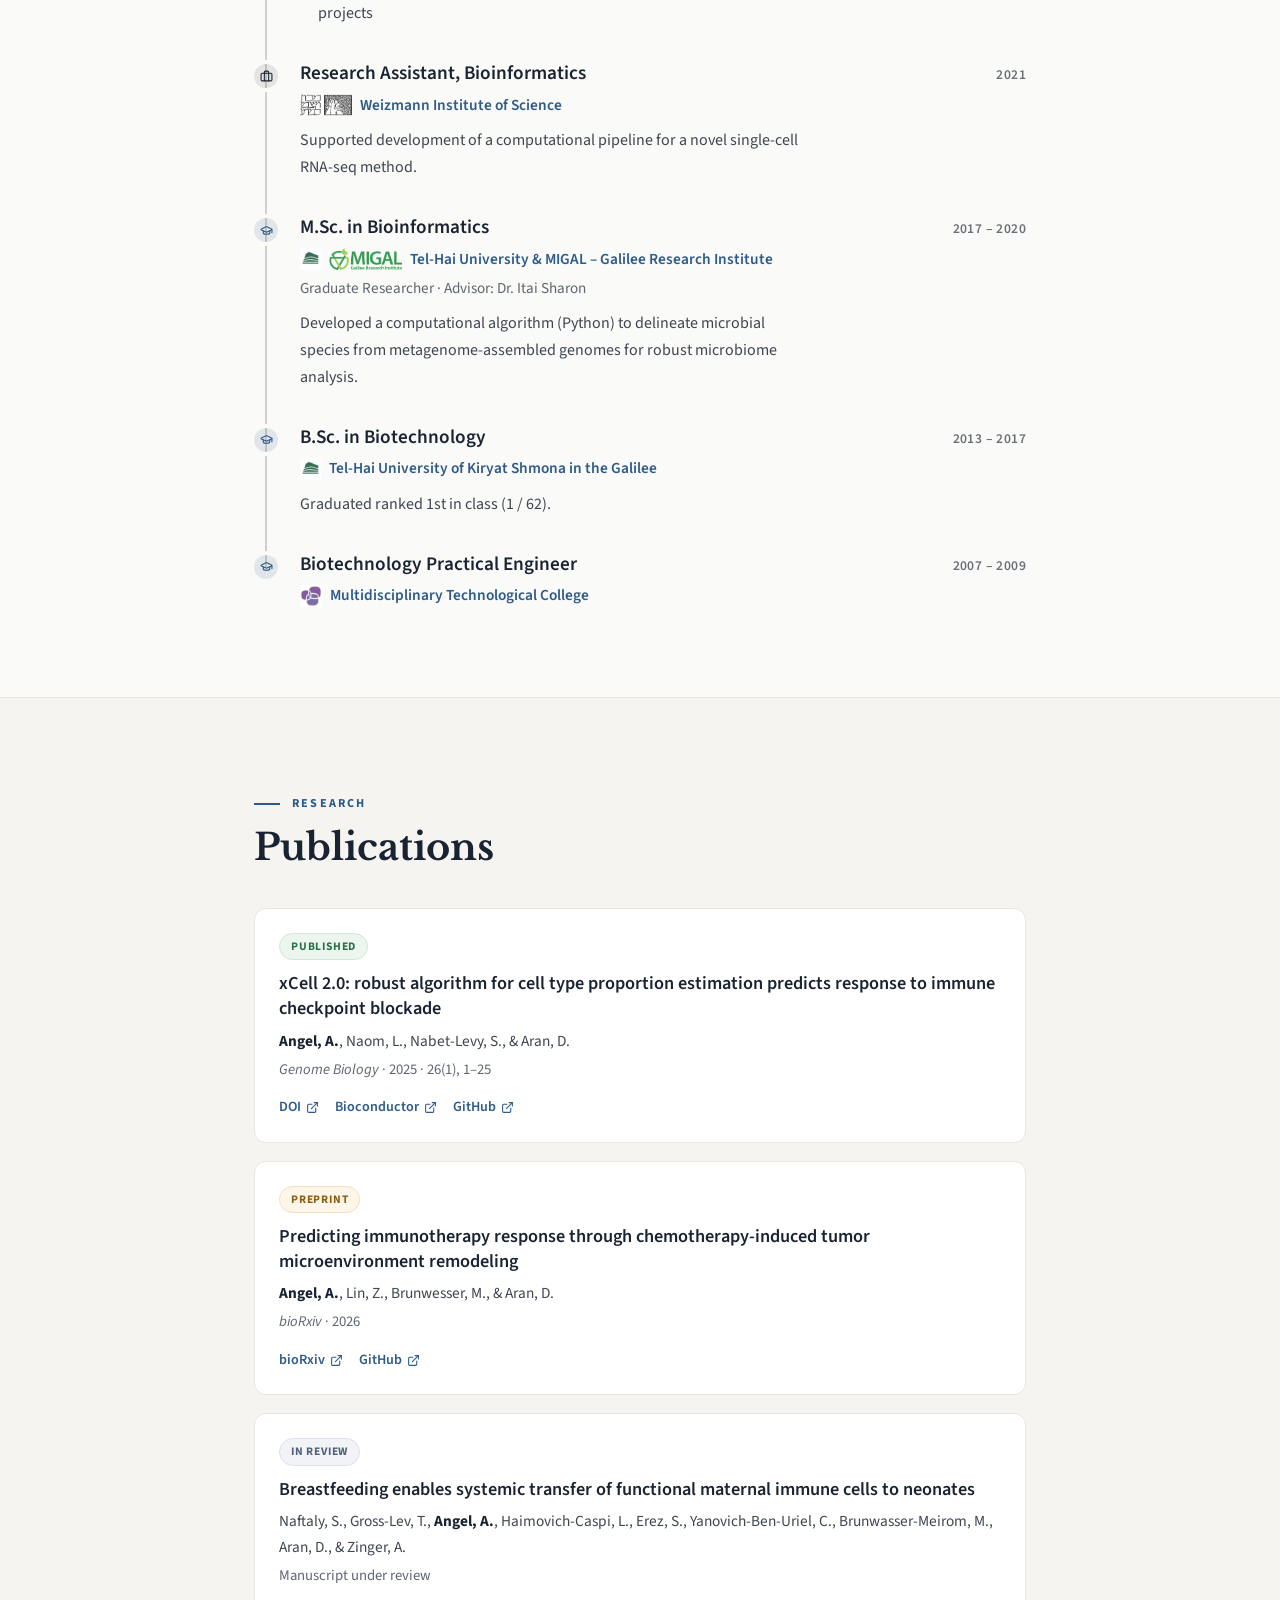
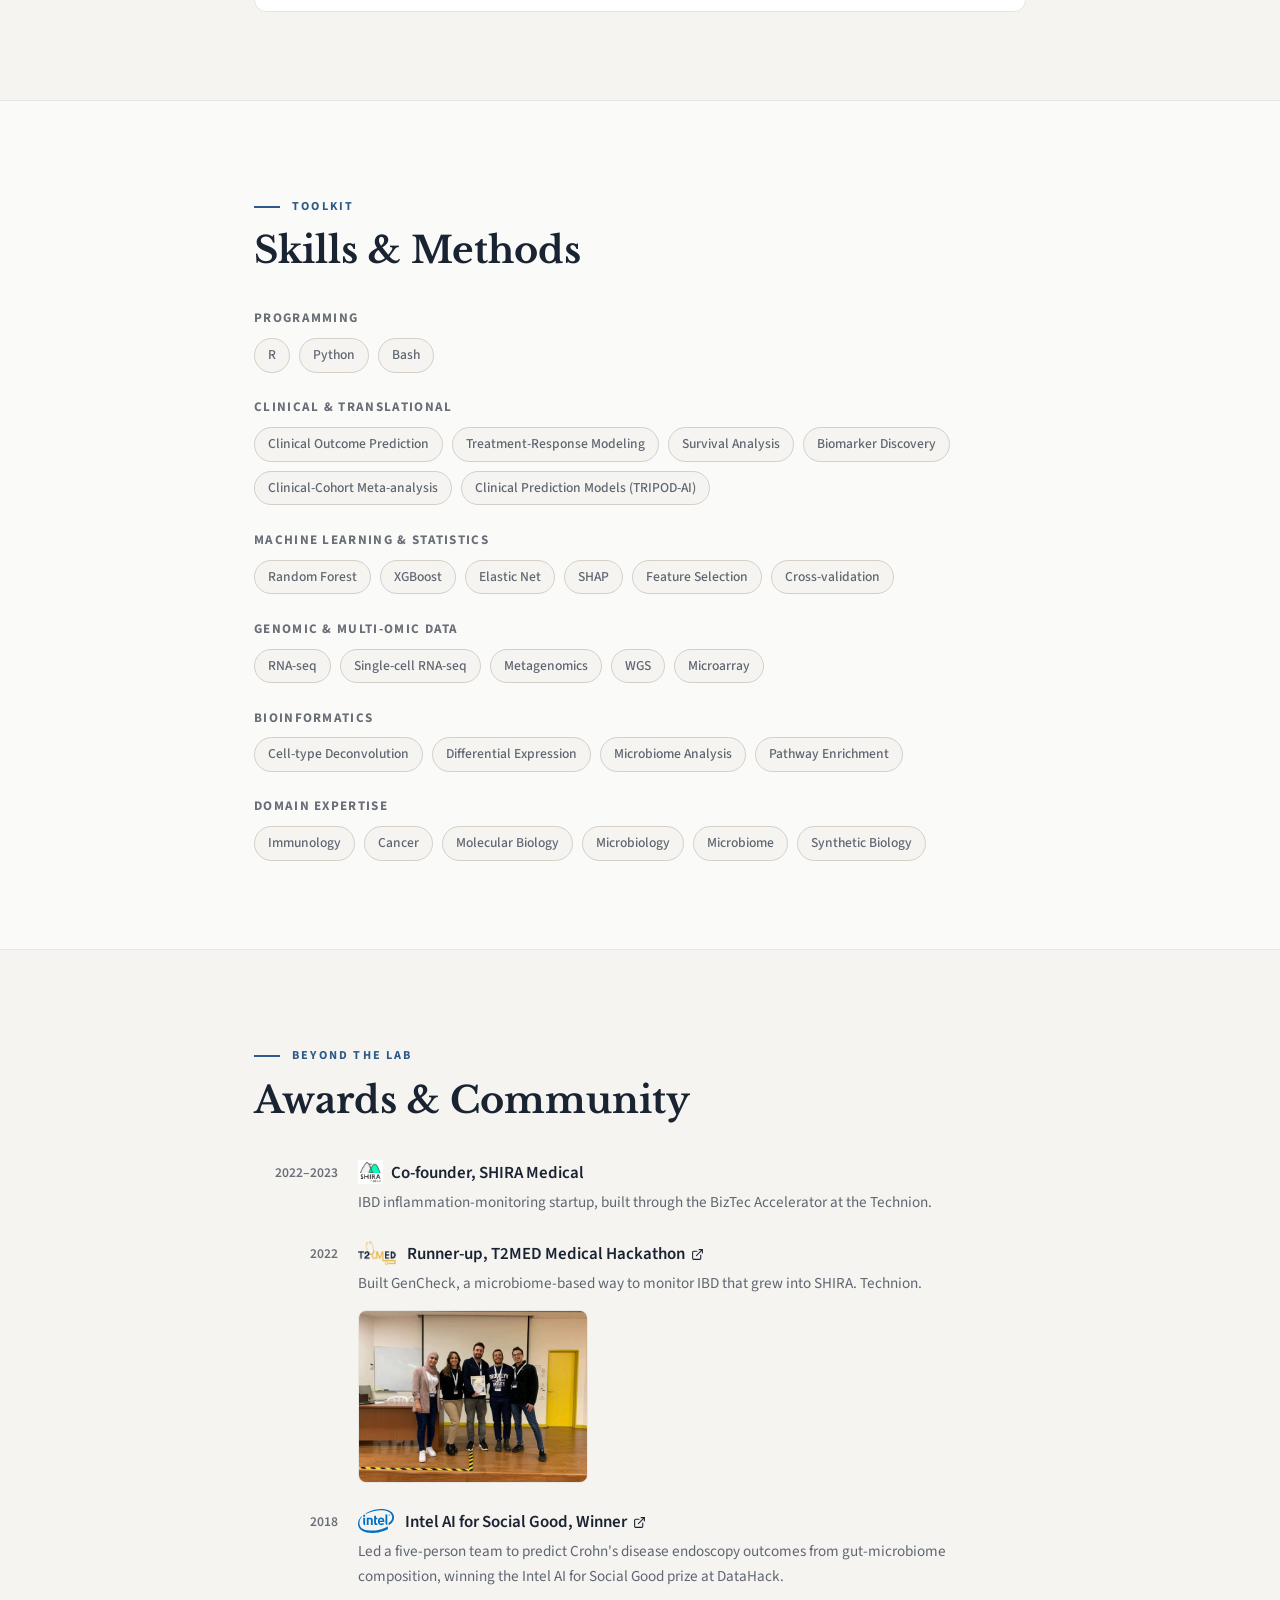
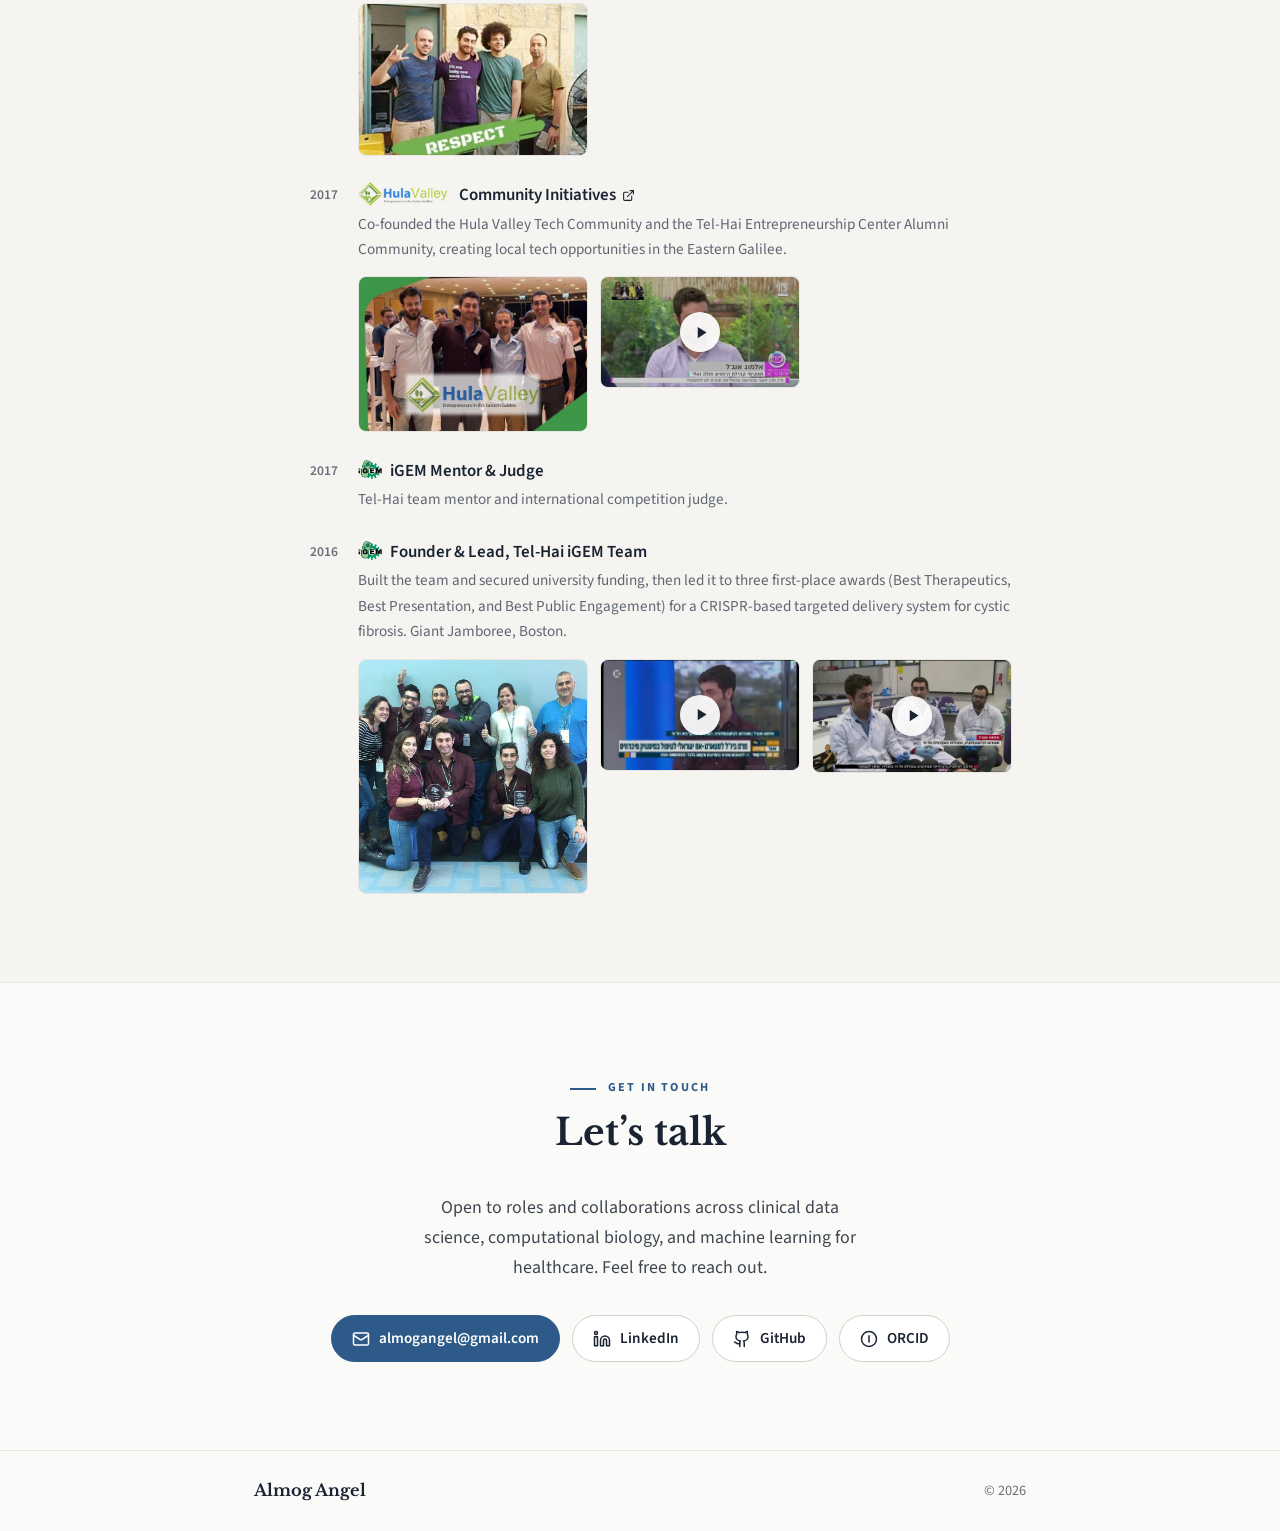
==== commit ef58bcdf: "Rebuild site as editable static HTML/CSS/JS with refreshed content and media Replace the minified Re" ====
--- a/index.html
+++ b/index.html
@@ -1,13 +1,495 @@
-<!doctype html>
+<!DOCTYPE html>
 <html lang="en">
-  <head>
-    <meta charset="UTF-8" />
-    <meta name="viewport" content="width=device-width, initial-scale=1.0" />
-    <title>Almog Angel | Bioinformatician</title>
-    <script type="module" crossorigin src="/assets/index-CCElGY2z.js"></script>
-    <link rel="stylesheet" crossorigin href="/assets/index-CpEP9HBx.css">
-  </head>
-  <body>
-    <div id="root"></div>
-  </body>
+<head>
+  <meta charset="utf-8" />
+  <meta name="viewport" content="width=device-width, initial-scale=1" />
+  <script>document.documentElement.classList.add("js");</script>
+  <title>Almog Angel | Computational Biologist &amp; Data Scientist</title>
+  <meta name="description" content="Almog Angel, PhD. Computational biologist and data scientist working on biomedical and clinical data, from immunotherapy-response prediction to biomarker discovery." />
+  <meta name="author" content="Almog Angel" />
+
+  <meta property="og:type" content="website" />
+  <meta property="og:title" content="Almog Angel | Computational Biologist &amp; Data Scientist" />
+  <meta property="og:description" content="PhD turning large-scale biomedical and clinical data into algorithms, biomarkers, and decisions." />
+  <meta property="og:url" content="https://almogangel.github.io/" />
+  <meta property="og:image" content="https://almogangel.github.io/media/almog.jpg" />
+
+  <link rel="preconnect" href="https://fonts.googleapis.com" />
+  <link rel="preconnect" href="https://fonts.gstatic.com" crossorigin />
+  <link href="https://fonts.googleapis.com/css2?family=Libre+Baskerville:ital,wght@0,400;0,700;1,400&family=Source+Sans+3:wght@300;400;500;600;700&display=swap" rel="stylesheet" />
+
+  <link rel="stylesheet" href="styles.css" />
+  <script src="main.js" defer></script>
+</head>
+<body>
+  <a class="skip-link" href="#main">Skip to content</a>
+
+  <!-- ===== Nav ===== -->
+  <header class="site-header" id="top">
+    <div class="container nav-inner">
+      <a class="brand serif" href="#top">Almog Angel</a>
+
+      <button class="nav-toggle" aria-label="Toggle menu" aria-expanded="false" aria-controls="nav-menu">
+        <span></span><span></span><span></span>
+      </button>
+
+      <nav class="nav-menu" id="nav-menu" aria-label="Primary">
+        <a href="#highlights">Highlights</a>
+        <a href="#experience">Experience</a>
+        <a href="#publications">Publications</a>
+        <a href="#skills">Skills</a>
+        <a href="#awards">Awards</a>
+        <a href="#contact">Contact</a>
+      </nav>
+    </div>
+  </header>
+
+  <main id="main">
+
+    <!-- ===== Hero ===== -->
+    <section class="hero" id="about">
+      <div class="hero-banner">
+        <img src="media/banner.jpg" alt="" width="1600" height="900" />
+        <div class="hero-banner-overlay"></div>
+      </div>
+      <div class="container hero-body">
+        <div class="hero-head">
+          <img class="hero-photo" src="media/almog.jpg" alt="Almog Angel" width="480" height="504" />
+          <div class="hero-headtext">
+            <h1 class="hero-name serif">Almog Angel<span class="degree">, PhD</span></h1>
+            <p class="hero-kicker">Computational Biologist &amp; Data Scientist</p>
+          </div>
+        </div>
+        <p class="hero-pill"><span class="pulse" aria-hidden="true"></span>Open to new opportunities</p>
+        <p class="hero-bio">
+          I turn large-scale biomedical data into clinically meaningful insight, building the
+          computational tools and predictive models, and discovering the biomarkers that drive
+          better clinical and biological decisions.
+        </p>
+
+        <div class="hero-actions">
+          <a class="btn btn-primary" href="mailto:almogangel@gmail.com">
+            <svg class="icon" viewBox="0 0 24 24" aria-hidden="true"><rect width="20" height="16" x="2" y="4" rx="2"/><path d="m22 7-8.97 5.7a1.94 1.94 0 0 1-2.06 0L2 7"/></svg>
+            Email
+          </a>
+          <a class="btn" href="https://linkedin.com/in/almogangel" target="_blank" rel="noopener">
+            <svg class="icon" viewBox="0 0 24 24" aria-hidden="true"><path d="M16 8a6 6 0 0 1 6 6v7h-4v-7a2 2 0 0 0-2-2 2 2 0 0 0-2 2v7h-4v-7a6 6 0 0 1 6-6z"/><rect width="4" height="12" x="2" y="9"/><circle cx="4" cy="4" r="2"/></svg>
+            LinkedIn
+          </a>
+          <a class="btn" href="https://github.com/AlmogAngel" target="_blank" rel="noopener">
+            <svg class="icon" viewBox="0 0 24 24" aria-hidden="true"><path d="M15 22v-4a4.8 4.8 0 0 0-1-3.5c3 0 6-2 6-5.5.08-1.25-.27-2.48-1-3.5.28-1.15.28-2.35 0-3.5 0 0-1 0-3 1.5-2.64-.5-5.36-.5-8 0C6 2 5 2 5 2c-.3 1.15-.3 2.35 0 3.5A5.4 5.4 0 0 0 4 9c0 3.5 3 5.5 6 5.5-.39.49-.68 1.05-.85 1.65-.17.6-.22 1.23-.15 1.85v4"/><path d="M9 18c-4.51 2-5-2-7-2"/></svg>
+            GitHub
+          </a>
+        </div>
+      </div>
+    </section>
+
+    <!-- ===== Highlights ===== -->
+    <section class="section section-alt" id="highlights">
+      <div class="container">
+        <p class="eyebrow">Highlights</p>
+        <h2 class="section-title serif">Featured Work</h2>
+
+        <!-- xCell 2.0 -->
+        <article class="highlight-card reveal">
+          <div class="highlight-body">
+            <div class="highlight-head">
+              <img class="highlight-logo" src="media/xcell2logo.png" alt="xCell 2.0" width="206" height="240" loading="lazy" />
+              <div>
+                <div class="highlight-badges">
+                  <span class="badge badge-published">Genome Biology</span>
+                  <span class="badge badge-accent">Bioconductor R package</span>
+                </div>
+                <h3 class="highlight-title serif">xCell 2.0: cell-type enrichment that predicts immunotherapy response</h3>
+              </div>
+            </div>
+            <p class="highlight-desc">
+              A next-generation tool that turns bulk transcriptomes into cell-type proportions using
+              ontology-aware modeling, improved signatures, and spillover correction. It outperforms
+              eleven existing deconvolution methods and predicts patient response to immune checkpoint
+              blockade. Released as an open-source Bioconductor R package.
+            </p>
+            <p class="pom-banner">
+              <svg class="icon-award" viewBox="0 0 24 24" aria-hidden="true"><path d="M15.477 12.89 17 22l-5-3-5 3 1.523-9.11"/><circle cx="12" cy="8" r="6"/></svg>
+              <span><strong>Paper of the Month</strong>, Technion Faculty of Biology, September 2025</span>
+            </p>
+            <p class="highlight-links">
+              <a href="https://doi.org/10.1186/s13059-025-03477-x" target="_blank" rel="noopener">Paper <svg class="icon-ext" viewBox="0 0 24 24" aria-hidden="true"><path d="M15 3h6v6"/><path d="M10 14 21 3"/><path d="M18 13v6a2 2 0 0 1-2 2H5a2 2 0 0 1-2-2V8a2 2 0 0 1 2-2h6"/></svg></a>
+              <a href="https://github.com/AlmogAngel/xCell2" target="_blank" rel="noopener">Code <svg class="icon-ext" viewBox="0 0 24 24" aria-hidden="true"><path d="M15 3h6v6"/><path d="M10 14 21 3"/><path d="M18 13v6a2 2 0 0 1-2 2H5a2 2 0 0 1-2-2V8a2 2 0 0 1 2-2h6"/></svg></a>
+              <a href="https://bioconductor.org/packages/release/bioc/html/xCell2.html" target="_blank" rel="noopener">Bioconductor <svg class="icon-ext" viewBox="0 0 24 24" aria-hidden="true"><path d="M15 3h6v6"/><path d="M10 14 21 3"/><path d="M18 13v6a2 2 0 0 1-2 2H5a2 2 0 0 1-2-2V8a2 2 0 0 1 2-2h6"/></svg></a>
+              <a href="https://www.linkedin.com/posts/almogangel_last-week-i-had-the-opportunity-to-speak-activity-7035948457945108480--h_B" target="_blank" rel="noopener">Talk: ILANIT 2023 <svg class="icon-ext" viewBox="0 0 24 24" aria-hidden="true"><path d="M15 3h6v6"/><path d="M10 14 21 3"/><path d="M18 13v6a2 2 0 0 1-2 2H5a2 2 0 0 1-2-2V8a2 2 0 0 1 2-2h6"/></svg></a>
+            </p>
+          </div>
+          <a class="highlight-figure" href="https://biology.technion.ac.il/en/paper-of-the-month-september-2025-winner-almog-angel/" target="_blank" rel="noopener" aria-label="Paper of the Month, September 2025, Technion Faculty of Biology">
+            <img src="media/paper-of-month.jpg" alt="" width="1000" height="435" loading="lazy" />
+          </a>
+        </article>
+
+        <!-- Chemo / immunotherapy -->
+        <article class="highlight-card reveal">
+          <div class="highlight-body">
+            <div class="highlight-head">
+              <div>
+                <div class="highlight-badges">
+                  <span class="badge badge-preprint">bioRxiv preprint</span>
+                  <span class="badge badge-accent">Clinical prediction model</span>
+                </div>
+                <h3 class="highlight-title serif">Predicting immunotherapy response from chemotherapy-induced tumor remodeling</h3>
+              </div>
+            </div>
+            <p class="highlight-desc">
+              Chemotherapy before immunotherapy helps some patients but not others, and no biomarker
+              could identify them in advance. From 1,936 immunotherapy-treated patients and 334 paired
+              pre/post-chemotherapy biopsies, this work derives a 50-gene chemo-conversion signature that
+              flags likely responders before treatment. It validated in held-out clinical cohorts
+              (IMvigor210 bladder cancer, AUC 0.80; NSCLC replication, AUC 0.73) and showed no signal
+              without preceding chemotherapy, opening a path to precision sequencing of chemotherapy
+              and immunotherapy.
+            </p>
+            <p class="highlight-links">
+              <a href="https://www.biorxiv.org/content/10.64898/2026.06.08.730822v1" target="_blank" rel="noopener">Preprint <svg class="icon-ext" viewBox="0 0 24 24" aria-hidden="true"><path d="M15 3h6v6"/><path d="M10 14 21 3"/><path d="M18 13v6a2 2 0 0 1-2 2H5a2 2 0 0 1-2-2V8a2 2 0 0 1 2-2h6"/></svg></a>
+              <a href="https://github.com/AlmogAngel/chemo-immuno-dynamics" target="_blank" rel="noopener">Code <svg class="icon-ext" viewBox="0 0 24 24" aria-hidden="true"><path d="M15 3h6v6"/><path d="M10 14 21 3"/><path d="M18 13v6a2 2 0 0 1-2 2H5a2 2 0 0 1-2-2V8a2 2 0 0 1 2-2h6"/></svg></a>
+            </p>
+          </div>
+          <div class="highlight-figure highlight-figure-static">
+            <img src="media/chemo-abstract.jpg" alt="Study overview: a three-phase model that learns a chemo-conversion signature and validates immunotherapy-response prediction across clinical cohorts" width="1376" height="768" loading="lazy" />
+          </div>
+        </article>
+      </div>
+    </section>
+
+    <!-- ===== Experience ===== -->
+    <section class="section" id="experience">
+      <div class="container">
+        <p class="eyebrow">Background</p>
+        <h2 class="section-title serif">Education &amp; Experience</h2>
+
+        <ol class="timeline">
+          <li class="timeline-item reveal">
+            <span class="timeline-dot" aria-hidden="true">
+              <svg viewBox="0 0 24 24"><path d="M21.42 10.922a1 1 0 0 0-.019-1.838L12.83 5.18a2 2 0 0 0-1.66 0L2.6 9.08a1 1 0 0 0 0 1.832l8.57 3.908a2 2 0 0 0 1.66 0z"/><path d="M22 10v6"/><path d="M6 12.5V16a6 3 0 0 0 12 0v-3.5"/></svg>
+            </span>
+            <div class="timeline-card">
+              <div class="timeline-head">
+                <h3 class="timeline-title">Ph.D. in Bioinformatics</h3>
+                <span class="timeline-date">2021 &ndash; 2026</span>
+              </div>
+              <div class="timeline-org-row">
+                <img class="timeline-logo" src="logos/technion.svg" alt="" width="24" height="24" loading="lazy" />
+                <span class="timeline-org">Technion &ndash; Israel Institute of Technology, Faculty of Biology</span>
+              </div>
+              <p class="timeline-role">PhD Researcher &middot; Advisor: Prof. Dvir Aran</p>
+              <p class="timeline-desc">
+                Curated thousands of public transcriptomic samples for systematic meta-analysis.
+                Developed xCell 2.0 (R) for cell-type enrichment analysis. Collaborated with clinicians
+                on myasthenia gravis research and with experimental labs on scRNA-seq analysis.
+              </p>
+            </div>
+          </li>
+
+          <li class="timeline-item reveal">
+            <span class="timeline-dot timeline-dot-work" aria-hidden="true">
+              <svg viewBox="0 0 24 24"><rect width="20" height="14" x="2" y="6" rx="2"/><path d="M16 20V4a2 2 0 0 0-2-2h-4a2 2 0 0 0-2 2v16"/></svg>
+            </span>
+            <div class="timeline-card">
+              <div class="timeline-head">
+                <h3 class="timeline-title">Primary Teaching Assistant, Introduction to Bioinformatics</h3>
+                <span class="timeline-date">2021 &ndash; 2026</span>
+              </div>
+              <div class="timeline-org-row">
+                <img class="timeline-logo" src="logos/technion.svg" alt="" width="24" height="24" loading="lazy" />
+                <span class="timeline-org">Technion &ndash; Israel Institute of Technology, Faculty of Computer Science</span>
+              </div>
+              <ul class="timeline-bullets">
+                <li>Taught computational biology to 50+ students per semester</li>
+                <li>Rated 4.1 / 5 by students</li>
+                <li>Mentored students and junior researchers across multiple research projects</li>
+              </ul>
+            </div>
+          </li>
+
+          <li class="timeline-item reveal">
+            <span class="timeline-dot timeline-dot-work" aria-hidden="true">
+              <svg viewBox="0 0 24 24"><rect width="20" height="14" x="2" y="6" rx="2"/><path d="M16 20V4a2 2 0 0 0-2-2h-4a2 2 0 0 0-2 2v16"/></svg>
+            </span>
+            <div class="timeline-card">
+              <div class="timeline-head">
+                <h3 class="timeline-title">Research Assistant, Bioinformatics</h3>
+                <span class="timeline-date">2021</span>
+              </div>
+              <div class="timeline-org-row">
+                <img class="timeline-logo" src="logos/weizmann.jpg" alt="" height="24" loading="lazy" />
+                <span class="timeline-org">Weizmann Institute of Science</span>
+              </div>
+              <p class="timeline-desc">
+                Supported development of a computational pipeline for a novel single-cell RNA-seq method.
+              </p>
+            </div>
+          </li>
+
+          <li class="timeline-item reveal">
+            <span class="timeline-dot" aria-hidden="true">
+              <svg viewBox="0 0 24 24"><path d="M21.42 10.922a1 1 0 0 0-.019-1.838L12.83 5.18a2 2 0 0 0-1.66 0L2.6 9.08a1 1 0 0 0 0 1.832l8.57 3.908a2 2 0 0 0 1.66 0z"/><path d="M22 10v6"/><path d="M6 12.5V16a6 3 0 0 0 12 0v-3.5"/></svg>
+            </span>
+            <div class="timeline-card">
+              <div class="timeline-head">
+                <h3 class="timeline-title">M.Sc. in Bioinformatics</h3>
+                <span class="timeline-date">2017 &ndash; 2020</span>
+              </div>
+              <div class="timeline-org-row">
+                <img class="timeline-logo" src="logos/telhai.jpg" alt="" height="24" loading="lazy" />
+                <img class="timeline-logo" src="logos/migal.png" alt="" height="24" loading="lazy" />
+                <span class="timeline-org">Tel-Hai University &amp; MIGAL &ndash; Galilee Research Institute</span>
+              </div>
+              <p class="timeline-role">Graduate Researcher &middot; Advisor: Dr. Itai Sharon</p>
+              <p class="timeline-desc">
+                Developed a computational algorithm (Python) to delineate microbial species from
+                metagenome-assembled genomes for robust microbiome analysis.
+              </p>
+            </div>
+          </li>
+
+          <li class="timeline-item reveal">
+            <span class="timeline-dot" aria-hidden="true">
+              <svg viewBox="0 0 24 24"><path d="M21.42 10.922a1 1 0 0 0-.019-1.838L12.83 5.18a2 2 0 0 0-1.66 0L2.6 9.08a1 1 0 0 0 0 1.832l8.57 3.908a2 2 0 0 0 1.66 0z"/><path d="M22 10v6"/><path d="M6 12.5V16a6 3 0 0 0 12 0v-3.5"/></svg>
+            </span>
+            <div class="timeline-card">
+              <div class="timeline-head">
+                <h3 class="timeline-title">B.Sc. in Biotechnology</h3>
+                <span class="timeline-date">2013 &ndash; 2017</span>
+              </div>
+              <div class="timeline-org-row">
+                <img class="timeline-logo" src="logos/telhai.jpg" alt="" height="24" loading="lazy" />
+                <span class="timeline-org">Tel-Hai University of Kiryat Shmona in the Galilee</span>
+              </div>
+              <p class="timeline-desc">Graduated ranked 1st in class (1 / 62).</p>
+            </div>
+          </li>
+
+          <li class="timeline-item reveal">
+            <span class="timeline-dot" aria-hidden="true">
+              <svg viewBox="0 0 24 24"><path d="M21.42 10.922a1 1 0 0 0-.019-1.838L12.83 5.18a2 2 0 0 0-1.66 0L2.6 9.08a1 1 0 0 0 0 1.832l8.57 3.908a2 2 0 0 0 1.66 0z"/><path d="M22 10v6"/><path d="M6 12.5V16a6 3 0 0 0 12 0v-3.5"/></svg>
+            </span>
+            <div class="timeline-card">
+              <div class="timeline-head">
+                <h3 class="timeline-title">Biotechnology Practical Engineer</h3>
+                <span class="timeline-date">2007 &ndash; 2009</span>
+              </div>
+              <div class="timeline-org-row">
+                <img class="timeline-logo" src="logos/mtc.jpg" alt="" height="24" loading="lazy" />
+                <span class="timeline-org">Multidisciplinary Technological College</span>
+              </div>
+            </div>
+          </li>
+        </ol>
+      </div>
+    </section>
+
+    <!-- ===== Publications ===== -->
+    <section class="section section-alt" id="publications">
+      <div class="container">
+        <p class="eyebrow">Research</p>
+        <h2 class="section-title serif">Publications</h2>
+
+        <ul class="pub-list">
+          <li class="pub-card reveal">
+            <span class="badge badge-published">Published</span>
+            <h3 class="pub-title">xCell 2.0: robust algorithm for cell type proportion estimation predicts response to immune checkpoint blockade</h3>
+            <p class="pub-authors"><strong>Angel, A.</strong>, Naom, L., Nabet-Levy, S., &amp; Aran, D.</p>
+            <p class="pub-venue"><em>Genome Biology</em> &middot; 2025 &middot; 26(1), 1&ndash;25</p>
+            <p class="pub-links">
+              <a href="https://doi.org/10.1186/s13059-025-03477-x" target="_blank" rel="noopener">DOI <svg class="icon-ext" viewBox="0 0 24 24" aria-hidden="true"><path d="M15 3h6v6"/><path d="M10 14 21 3"/><path d="M18 13v6a2 2 0 0 1-2 2H5a2 2 0 0 1-2-2V8a2 2 0 0 1 2-2h6"/></svg></a>
+              <a href="https://bioconductor.org/packages/release/bioc/html/xCell2.html" target="_blank" rel="noopener">Bioconductor <svg class="icon-ext" viewBox="0 0 24 24" aria-hidden="true"><path d="M15 3h6v6"/><path d="M10 14 21 3"/><path d="M18 13v6a2 2 0 0 1-2 2H5a2 2 0 0 1-2-2V8a2 2 0 0 1 2-2h6"/></svg></a>
+              <a href="https://github.com/AlmogAngel/xCell2" target="_blank" rel="noopener">GitHub <svg class="icon-ext" viewBox="0 0 24 24" aria-hidden="true"><path d="M15 3h6v6"/><path d="M10 14 21 3"/><path d="M18 13v6a2 2 0 0 1-2 2H5a2 2 0 0 1-2-2V8a2 2 0 0 1 2-2h6"/></svg></a>
+            </p>
+          </li>
+
+          <li class="pub-card reveal">
+            <span class="badge badge-preprint">Preprint</span>
+            <h3 class="pub-title">Predicting immunotherapy response through chemotherapy-induced tumor microenvironment remodeling</h3>
+            <p class="pub-authors"><strong>Angel, A.</strong>, Lin, Z., Brunwesser, M., &amp; Aran, D.</p>
+            <p class="pub-venue"><em>bioRxiv</em> &middot; 2026</p>
+            <p class="pub-links">
+              <a href="https://www.biorxiv.org/content/10.64898/2026.06.08.730822v1" target="_blank" rel="noopener">bioRxiv <svg class="icon-ext" viewBox="0 0 24 24" aria-hidden="true"><path d="M15 3h6v6"/><path d="M10 14 21 3"/><path d="M18 13v6a2 2 0 0 1-2 2H5a2 2 0 0 1-2-2V8a2 2 0 0 1 2-2h6"/></svg></a>
+              <a href="https://github.com/AlmogAngel/chemo-immuno-dynamics" target="_blank" rel="noopener">GitHub <svg class="icon-ext" viewBox="0 0 24 24" aria-hidden="true"><path d="M15 3h6v6"/><path d="M10 14 21 3"/><path d="M18 13v6a2 2 0 0 1-2 2H5a2 2 0 0 1-2-2V8a2 2 0 0 1 2-2h6"/></svg></a>
+            </p>
+          </li>
+
+          <li class="pub-card reveal">
+            <span class="badge badge-review">In Review</span>
+            <h3 class="pub-title">Breastfeeding enables systemic transfer of functional maternal immune cells to neonates</h3>
+            <p class="pub-authors">Naftaly, S., Gross-Lev, T., <strong>Angel, A.</strong>, Haimovich-Caspi, L., Erez, S., Yanovich-Ben-Uriel, C., Brunwasser-Meirom, M., Aran, D., &amp; Zinger, A.</p>
+            <p class="pub-venue">Manuscript under review</p>
+          </li>
+        </ul>
+      </div>
+    </section>
+
+    <!-- ===== Skills ===== -->
+    <section class="section" id="skills">
+      <div class="container">
+        <p class="eyebrow">Toolkit</p>
+        <h2 class="section-title serif">Skills &amp; Methods</h2>
+
+        <div class="skill-grid">
+          <div class="skill-group reveal">
+            <h3 class="skill-label">Programming</h3>
+            <div class="chips chips-static"><span class="chip">R</span><span class="chip">Python</span><span class="chip">Bash</span></div>
+          </div>
+          <div class="skill-group reveal">
+            <h3 class="skill-label">Clinical &amp; Translational</h3>
+            <div class="chips chips-static"><span class="chip">Clinical Outcome Prediction</span><span class="chip">Treatment-Response Modeling</span><span class="chip">Survival Analysis</span><span class="chip">Biomarker Discovery</span><span class="chip">Clinical-Cohort Meta-analysis</span><span class="chip">Clinical Prediction Models (TRIPOD-AI)</span></div>
+          </div>
+          <div class="skill-group reveal">
+            <h3 class="skill-label">Machine Learning &amp; Statistics</h3>
+            <div class="chips chips-static"><span class="chip">Random Forest</span><span class="chip">XGBoost</span><span class="chip">Elastic Net</span><span class="chip">SHAP</span><span class="chip">Feature Selection</span><span class="chip">Cross-validation</span></div>
+          </div>
+          <div class="skill-group reveal">
+            <h3 class="skill-label">Genomic &amp; Multi-omic Data</h3>
+            <div class="chips chips-static"><span class="chip">RNA-seq</span><span class="chip">Single-cell RNA-seq</span><span class="chip">Metagenomics</span><span class="chip">WGS</span><span class="chip">Microarray</span></div>
+          </div>
+          <div class="skill-group reveal">
+            <h3 class="skill-label">Bioinformatics</h3>
+            <div class="chips chips-static"><span class="chip">Cell-type Deconvolution</span><span class="chip">Differential Expression</span><span class="chip">Microbiome Analysis</span><span class="chip">Pathway Enrichment</span></div>
+          </div>
+          <div class="skill-group reveal">
+            <h3 class="skill-label">Domain Expertise</h3>
+            <div class="chips chips-static"><span class="chip">Immunology</span><span class="chip">Cancer</span><span class="chip">Molecular Biology</span><span class="chip">Microbiology</span><span class="chip">Microbiome</span><span class="chip">Synthetic Biology</span></div>
+          </div>
+        </div>
+      </div>
+    </section>
+
+    <!-- ===== Awards & Community ===== -->
+    <section class="section section-alt" id="awards">
+      <div class="container">
+        <p class="eyebrow">Beyond the lab</p>
+        <h2 class="section-title serif">Awards &amp; Community</h2>
+
+        <div class="award-list">
+          <div class="award-row reveal">
+            <span class="award-year">2022&ndash;2023</span>
+            <div class="award-content">
+              <h3 class="award-title"><img class="award-inline-logo" src="media/shira-logo.png" alt="SHIRA Medical" width="26" height="25" loading="lazy" />Co-founder, SHIRA Medical</h3>
+              <p class="award-desc">IBD inflammation-monitoring startup, built through the BizTec Accelerator at the Technion.</p>
+            </div>
+          </div>
+
+          <div class="award-row reveal">
+            <span class="award-year">2022</span>
+            <div class="award-content">
+              <h3 class="award-title"><img class="award-inline-logo" src="media/t2med-logo.png" alt="T2MED" width="38" height="24" loading="lazy" />
+                <a href="https://www.linkedin.com/posts/almogangel_i-am-excited-to-share-that-our-team-won-second-activity-6913174363148009472-yKXt" target="_blank" rel="noopener">Runner-up, T2MED Medical Hackathon
+                  <svg class="icon-ext" viewBox="0 0 24 24" aria-hidden="true"><path d="M15 3h6v6"/><path d="M10 14 21 3"/><path d="M18 13v6a2 2 0 0 1-2 2H5a2 2 0 0 1-2-2V8a2 2 0 0 1 2-2h6"/></svg>
+                </a>
+              </h3>
+              <p class="award-desc">Built GenCheck, a microbiome-based way to monitor IBD that grew into SHIRA. Technion.</p>
+              <div class="award-media">
+                <img class="award-photo" src="media/t2med-team.jpg" alt="The GenCheck team with their second-place certificate at the T2MED hackathon" width="640" height="480" loading="lazy" />
+              </div>
+            </div>
+          </div>
+
+          <div class="award-row reveal">
+            <span class="award-year">2018</span>
+            <div class="award-content">
+              <h3 class="award-title"><img class="award-inline-logo" src="media/intel-logo.svg" alt="Intel" width="36" height="24" loading="lazy" />
+                <a href="https://www.facebook.com/CollegeTelhai/videos/148436859442410/" target="_blank" rel="noopener">Intel AI for Social Good, Winner
+                  <svg class="icon-ext" viewBox="0 0 24 24" aria-hidden="true"><path d="M15 3h6v6"/><path d="M10 14 21 3"/><path d="M18 13v6a2 2 0 0 1-2 2H5a2 2 0 0 1-2-2V8a2 2 0 0 1 2-2h6"/></svg>
+                </a>
+              </h3>
+              <p class="award-desc">Led a five-person team to predict Crohn's disease endoscopy outcomes from gut-microbiome composition, winning the Intel AI for Social Good prize at DataHack.</p>
+              <div class="award-media">
+                <img class="award-photo" src="media/intel-team.jpg" alt="Almog Angel and his team at the DataHack AI for Social Good challenge" width="640" height="423" loading="lazy" />
+              </div>
+            </div>
+          </div>
+
+          <div class="award-row reveal">
+            <span class="award-year">2017</span>
+            <div class="award-content">
+              <h3 class="award-title"><img class="award-inline-logo award-inline-logo-wide" src="media/hulavalley-logo.png" alt="Hula Valley" width="90" height="24" loading="lazy" />
+                <a href="https://nortech-platform.com/hula-valley/" target="_blank" rel="noopener">Community Initiatives
+                  <svg class="icon-ext" viewBox="0 0 24 24" aria-hidden="true"><path d="M15 3h6v6"/><path d="M10 14 21 3"/><path d="M18 13v6a2 2 0 0 1-2 2H5a2 2 0 0 1-2-2V8a2 2 0 0 1 2-2h6"/></svg>
+                </a>
+              </h3>
+              <p class="award-desc">Co-founded the Hula Valley Tech Community and the Tel-Hai Entrepreneurship Center Alumni Community, creating local tech opportunities in the Eastern Galilee.</p>
+              <div class="award-media">
+                <img class="award-photo" src="media/hulavalley-team.jpg" alt="The Hula Valley Community of Entrepreneurs founding team in the Eastern Galilee" width="550" height="370" loading="lazy" />
+                <a class="video-thumb" href="https://www.facebook.com/watch/?v=374619706418488" target="_blank" rel="noopener" aria-label="Hula Valley Tech Community video">
+                  <img src="media/hulavalley-thumb.jpg" alt="" width="480" height="267" loading="lazy" />
+                  <span class="play-btn" aria-hidden="true"><svg viewBox="0 0 24 24"><path d="M6 3l14 9-14 9z"/></svg></span>
+                </a>
+              </div>
+            </div>
+          </div>
+
+          <div class="award-row reveal">
+            <span class="award-year">2017</span>
+            <div class="award-content">
+              <h3 class="award-title"><img class="award-inline-logo" src="media/igem-logo.png" alt="iGEM" width="24" height="24" loading="lazy" />iGEM Mentor &amp; Judge</h3>
+              <p class="award-desc">Tel-Hai team mentor and international competition judge.</p>
+            </div>
+          </div>
+
+          <div class="award-row reveal">
+            <span class="award-year">2016</span>
+            <div class="award-content">
+              <h3 class="award-title"><img class="award-inline-logo" src="media/igem-logo.png" alt="iGEM" width="24" height="24" loading="lazy" />Founder &amp; Lead, Tel-Hai iGEM Team</h3>
+              <p class="award-desc">Built the team and secured university funding, then led it to three first-place awards (Best Therapeutics, Best Presentation, and Best Public Engagement) for a CRISPR-based targeted delivery system for cystic fibrosis. Giant Jamboree, Boston.</p>
+              <div class="award-media">
+                <img class="award-photo" src="media/igem-team.jpg" alt="The Tel-Hai iGEM team holding their awards at the Giant Jamboree in Boston" width="900" height="920" loading="lazy" />
+                <a class="video-thumb" href="https://www.youtube.com/watch?v=06TInjCNQec" target="_blank" rel="noopener" aria-label="iGEM project video 1">
+                  <img src="media/igem-thumb.jpg" alt="" width="400" height="224" loading="lazy" />
+                  <span class="play-btn" aria-hidden="true"><svg viewBox="0 0 24 24"><path d="M6 3l14 9-14 9z"/></svg></span>
+                </a>
+                <a class="video-thumb" href="https://www.youtube.com/watch?v=EZjVomw8SKM" target="_blank" rel="noopener" aria-label="iGEM project video 2">
+                  <img src="media/igem-thumb2.jpg" alt="" width="480" height="272" loading="lazy" />
+                  <span class="play-btn" aria-hidden="true"><svg viewBox="0 0 24 24"><path d="M6 3l14 9-14 9z"/></svg></span>
+                </a>
+              </div>
+            </div>
+          </div>
+        </div>
+      </div>
+    </section>
+
+    <!-- ===== Contact ===== -->
+    <section class="section contact" id="contact">
+      <div class="container">
+        <p class="eyebrow">Get in touch</p>
+        <h2 class="section-title serif">Let&rsquo;s talk</h2>
+        <p class="contact-lead">
+          Open to roles and collaborations across clinical data science, computational biology,
+          and machine learning for healthcare. Feel free to reach out.
+        </p>
+        <div class="contact-links">
+          <a class="btn btn-primary" href="mailto:almogangel@gmail.com">
+            <svg class="icon" viewBox="0 0 24 24" aria-hidden="true"><rect width="20" height="16" x="2" y="4" rx="2"/><path d="m22 7-8.97 5.7a1.94 1.94 0 0 1-2.06 0L2 7"/></svg>
+            almogangel@gmail.com
+          </a>
+          <a class="btn" href="https://linkedin.com/in/almogangel" target="_blank" rel="noopener">
+            <svg class="icon" viewBox="0 0 24 24" aria-hidden="true"><path d="M16 8a6 6 0 0 1 6 6v7h-4v-7a2 2 0 0 0-2-2 2 2 0 0 0-2 2v7h-4v-7a6 6 0 0 1 6-6z"/><rect width="4" height="12" x="2" y="9"/><circle cx="4" cy="4" r="2"/></svg>
+            LinkedIn
+          </a>
+          <a class="btn" href="https://github.com/AlmogAngel" target="_blank" rel="noopener">
+            <svg class="icon" viewBox="0 0 24 24" aria-hidden="true"><path d="M15 22v-4a4.8 4.8 0 0 0-1-3.5c3 0 6-2 6-5.5.08-1.25-.27-2.48-1-3.5.28-1.15.28-2.35 0-3.5 0 0-1 0-3 1.5-2.64-.5-5.36-.5-8 0C6 2 5 2 5 2c-.3 1.15-.3 2.35 0 3.5A5.4 5.4 0 0 0 4 9c0 3.5 3 5.5 6 5.5-.39.49-.68 1.05-.85 1.65-.17.6-.22 1.23-.15 1.85v4"/><path d="M9 18c-4.51 2-5-2-7-2"/></svg>
+            GitHub
+          </a>
+          <a class="btn" href="https://orcid.org/0009-0001-3297-6935" target="_blank" rel="noopener">
+            <svg class="icon" viewBox="0 0 24 24" aria-hidden="true"><circle cx="12" cy="12" r="10"/><path d="M12 8v8M12 7.5v.01"/></svg>
+            ORCID
+          </a>
+        </div>
+      </div>
+    </section>
+  </main>
+
+  <footer class="site-footer">
+    <div class="container footer-inner">
+      <span class="serif footer-name">Almog Angel</span>
+      <span class="footer-meta">&copy; <span id="year">2026</span></span>
+    </div>
+  </footer>
+</body>
 </html>
--- a/styles.css
+++ b/styles.css
@@ -0,0 +1,334 @@
+/* ============================================================
+   Almog Angel personal site
+   Hand-authored, dependency-free. Editorial / academic look.
+   ============================================================ */
+
+:root {
+  /* palette */
+  --bg:           #fafaf8;
+  --bg-alt:       #f5f4f0;
+  --surface:      #ffffff;
+  --ink:          #1a2332; /* navy, headings */
+  --body:         #3f4651;
+  --muted:        #5f6672; /* AA: >=4.5:1 on cream and on #f5f4f0 alt */
+  --faint:        #696e77; /* AA: >=4.5:1 on cream (only used on cream) */
+  --accent:       #2d5a88;
+  --accent-dark:  #234668;
+  --border:       #e8e6e1;
+  --border-strong:#d4d0c8;
+
+  /* badge tints */
+  --pub-green-bg: #ecf6ef; --pub-green-fg: #2a7048; --pub-green-bd: #cfe7d8;
+  --pub-amber-bg: #fdf6e9; --pub-amber-fg: #8a5e12; --pub-amber-bd: #f0e0c0;
+  --pub-slate-bg: #f1f3f6; --pub-slate-fg: #51607a; --pub-slate-bd: #dde2ea;
+
+  --serif: "Libre Baskerville", Georgia, "Times New Roman", serif;
+  --sans:  "Source Sans 3", ui-sans-serif, system-ui, -apple-system, "Segoe UI", sans-serif;
+
+  --maxw: 820px;
+  --nav-h: 60px;
+  --radius: 12px;
+  --ease: cubic-bezier(.22,.61,.36,1);
+}
+
+*, *::before, *::after { box-sizing: border-box; }
+
+html { scroll-behavior: smooth; scroll-padding-top: calc(var(--nav-h) + 12px); -webkit-text-size-adjust: 100%; }
+
+body {
+  margin: 0;
+  font-family: var(--sans);
+  font-weight: 400;
+  font-size: 1.0625rem;
+  line-height: 1.68;
+  color: var(--body);
+  background: var(--bg);
+  -webkit-font-smoothing: antialiased;
+  text-rendering: optimizeLegibility;
+}
+
+.serif { font-family: var(--serif); }
+
+h1, h2, h3 { color: var(--ink); line-height: 1.2; margin: 0; }
+
+a { color: var(--accent); text-decoration: none; transition: color .18s var(--ease); }
+a:hover { color: var(--accent-dark); }
+
+p { margin: 0; }
+
+.container { width: 100%; max-width: var(--maxw); margin: 0 auto; padding: 0 24px; }
+
+.skip-link {
+  position: absolute; left: -9999px; top: 0; z-index: 100;
+  background: var(--ink); color: #fff; padding: 10px 16px; border-radius: 0 0 8px 0;
+}
+.skip-link:focus { left: 0; color: #fff; }
+
+:focus-visible { outline: 2px solid var(--accent); outline-offset: 3px; border-radius: 3px; }
+
+/* ===================== Nav ===================== */
+.site-header {
+  position: sticky; top: 0; z-index: 100;
+  height: var(--nav-h);
+  background: rgba(250,250,248,.82);
+  backdrop-filter: saturate(150%) blur(10px);
+  -webkit-backdrop-filter: saturate(150%) blur(10px);
+  border-bottom: 1px solid var(--border);
+}
+/* Opaque fallback where backdrop-filter is unsupported, keeps nav legible */
+@supports not ((backdrop-filter: blur(10px)) or (-webkit-backdrop-filter: blur(10px))) {
+  .site-header { background: var(--bg); }
+}
+.nav-inner { height: var(--nav-h); display: flex; align-items: center; justify-content: space-between; }
+
+.brand { font-size: 1.18rem; font-weight: 700; color: var(--ink); letter-spacing: .2px; }
+.brand:hover { color: var(--accent); }
+
+.nav-menu { display: flex; gap: 30px; }
+.nav-menu a {
+  position: relative; color: var(--body); font-size: .9rem; font-weight: 500;
+  letter-spacing: .02em; padding: 4px 0;
+}
+.nav-menu a::after {
+  content: ""; position: absolute; left: 0; right: 100%; bottom: -2px; height: 2px;
+  background: var(--accent); transition: right .25s var(--ease);
+}
+.nav-menu a:hover { color: var(--ink); }
+.nav-menu a:hover::after, .nav-menu a.active::after { right: 0; }
+.nav-menu a.active { color: var(--ink); }
+
+.nav-toggle {
+  display: none; flex-direction: column; gap: 5px; justify-content: center;
+  width: 40px; height: 40px; padding: 0; background: none; border: 0; cursor: pointer;
+}
+.nav-toggle span { display: block; height: 2px; width: 22px; background: var(--ink); border-radius: 2px; transition: transform .25s var(--ease), opacity .2s var(--ease); }
+.nav-toggle[aria-expanded="true"] span:nth-child(1) { transform: translateY(7px) rotate(45deg); }
+.nav-toggle[aria-expanded="true"] span:nth-child(2) { opacity: 0; }
+.nav-toggle[aria-expanded="true"] span:nth-child(3) { transform: translateY(-7px) rotate(-45deg); }
+
+/* ===================== Hero ===================== */
+.hero { position: relative; }
+.hero-banner { position: relative; height: clamp(170px, 30vw, 290px); overflow: hidden; background: var(--ink); }
+.hero-banner img { width: 100%; height: 100%; object-fit: cover; display: block; }
+.hero-banner-overlay {
+  position: absolute; inset: 0;
+  background: linear-gradient(to bottom, rgba(26,35,50,.30), rgba(26,35,50,.55) 55%, rgba(250,250,248,.96));
+}
+.hero-body { position: relative; margin-top: clamp(-64px, -7vw, -50px); padding-bottom: clamp(2.5rem, 6vw, 3.75rem); }
+.hero-head { display: flex; align-items: flex-end; gap: clamp(18px, 3.5vw, 30px); }
+.hero-headtext { min-width: 0; padding-bottom: .3rem; }
+.hero-photo {
+  width: clamp(108px, 15vw, 144px); height: clamp(108px, 15vw, 144px); flex: none;
+  border-radius: 50%; object-fit: cover; object-position: top;
+  border: 4px solid var(--bg); box-shadow: 0 10px 26px rgba(26,35,50,.20); display: block;
+}
+.hero-name { font-size: clamp(2.1rem, 5.2vw, 3.5rem); font-weight: 700; letter-spacing: -.5px; line-height: 1.05; text-wrap: balance; }
+.hero-name .degree { color: var(--faint); font-weight: 400; }
+.hero-kicker { margin-top: .35rem; color: var(--accent); font-size: clamp(1rem, 1.9vw, 1.15rem); font-weight: 600; }
+.hero-pill {
+  display: inline-flex; align-items: center; gap: 8px; margin-top: 1rem;
+  font-size: .85rem; font-weight: 600; color: #6b5300;
+  background: #fdf6d3; border: 1px solid #e3bf3d; border-radius: 999px; padding: 5px 14px;
+}
+.hero-pill .pulse {
+  width: 8px; height: 8px; border-radius: 50%; background: #d99e0b;
+  box-shadow: 0 0 0 0 rgba(217,158,11,.5); animation: pulse 2.2s infinite;
+}
+@keyframes pulse {
+  0% { box-shadow: 0 0 0 0 rgba(217,158,11,.5); }
+  70% { box-shadow: 0 0 0 9px rgba(217,158,11,0); }
+  100% { box-shadow: 0 0 0 0 rgba(217,158,11,0); }
+}
+.hero-bio { margin-top: 1.5rem; font-family: var(--serif); font-size: clamp(1.05rem, 1.8vw, 1.25rem); line-height: 1.5; color: var(--ink); max-width: 760px; text-wrap: balance; }
+
+/* chips */
+.chips { display: flex; flex-wrap: wrap; gap: 9px; margin-top: 1.8rem; }
+.chip {
+  font-size: .85rem; font-weight: 500; color: var(--muted);
+  background: var(--bg-alt); border: 1px solid var(--border-strong);
+  padding: 5px 13px; border-radius: 999px; transition: all .3s var(--ease);
+}
+.chip.is-active { background: var(--ink); color: #fff; border-color: var(--ink); }
+.chips-static .chip { cursor: default; }
+
+/* buttons */
+.hero-actions, .contact-links { display: flex; flex-wrap: wrap; gap: 12px; margin-top: 2rem; }
+.btn {
+  display: inline-flex; align-items: center; gap: 9px;
+  font-family: var(--sans); font-size: .95rem; font-weight: 600;
+  color: var(--ink); background: var(--surface);
+  border: 1px solid var(--border-strong); border-radius: 999px;
+  padding: 10px 20px; cursor: pointer;
+  transition: transform .18s var(--ease), box-shadow .18s var(--ease), background .18s var(--ease), color .18s var(--ease), border-color .18s var(--ease);
+}
+.btn:hover { color: var(--ink); border-color: var(--ink); transform: translateY(-2px); box-shadow: 0 6px 18px rgba(26,35,50,.10); }
+.btn-primary { background: var(--accent); color: #fff; border-color: var(--accent); }
+.btn-primary:hover { background: var(--accent-dark); color: #fff; border-color: var(--accent-dark); }
+.icon { width: 18px; height: 18px; fill: none; stroke: currentColor; stroke-width: 2; stroke-linecap: round; stroke-linejoin: round; flex: none; }
+
+/* ===================== Sections ===================== */
+.section { padding: clamp(3.5rem, 8vw, 5.5rem) 0; border-top: 1px solid var(--border); }
+.section-alt { background: var(--bg-alt); }
+.eyebrow {
+  display: inline-flex; align-items: center; gap: 12px;
+  text-transform: uppercase; letter-spacing: .18em; font-size: .76rem; font-weight: 700;
+  color: var(--accent); margin-bottom: .7rem;
+}
+.eyebrow::before { content: ""; width: 26px; height: 2px; background: var(--accent); display: inline-block; }
+.section-title { font-size: clamp(1.7rem, 3.6vw, 2.3rem); font-weight: 700; margin-bottom: 2.4rem; }
+
+/* ===================== Timeline ===================== */
+.timeline { list-style: none; margin: 0; padding: 0; position: relative; }
+.timeline-item { position: relative; padding: 0 0 2.2rem 46px; }
+/* Connector lives on each item and stops at the last dot (no dangling tail) */
+.timeline-item::before {
+  content: ""; position: absolute; left: 11px; top: 14px; width: 2px; height: 100%; background: var(--border-strong);
+}
+.timeline-item:last-child { padding-bottom: 0; }
+.timeline-item:last-child::before { display: none; }
+.timeline-dot {
+  position: absolute; left: 0; top: 2px; width: 24px; height: 24px; border-radius: 50%;
+  background: rgba(45,90,136,.12); color: var(--accent);
+  display: flex; align-items: center; justify-content: center; box-shadow: 0 0 0 4px var(--bg);
+}
+.timeline-dot-work { background: rgba(26,35,50,.10); color: var(--ink); }
+.timeline-dot svg { width: 13px; height: 13px; fill: none; stroke: currentColor; stroke-width: 2; stroke-linecap: round; stroke-linejoin: round; }
+.timeline-head { display: flex; flex-wrap: wrap; align-items: baseline; justify-content: space-between; gap: 6px 16px; }
+.timeline-title { font-size: 1.2rem; font-weight: 600; }
+.timeline-date { font-size: .85rem; font-weight: 600; color: var(--faint); letter-spacing: .03em; white-space: nowrap; }
+.timeline-org-row { display: flex; align-items: center; flex-wrap: wrap; gap: 8px; margin-top: .35rem; }
+.timeline-logo { height: 22px; width: auto; max-width: 88px; object-fit: contain; opacity: .9; flex: none; }
+.timeline-org { font-weight: 600; color: var(--accent); font-size: .96rem; }
+.timeline-role { margin-top: .2rem; color: var(--muted); font-size: .95rem; }
+.timeline-desc { margin-top: .55rem; color: var(--body); font-size: 1rem; max-width: 64ch; }
+.timeline-bullets { margin: .5rem 0 0; padding-left: 1.15rem; color: var(--body); font-size: 1rem; max-width: 64ch; }
+.timeline-bullets li { margin-top: .22rem; }
+.timeline-bullets li::marker { color: var(--accent); }
+
+/* ===================== Publications ===================== */
+.pub-list { list-style: none; margin: 0; padding: 0; display: grid; gap: 18px; }
+.pub-card {
+  background: var(--surface); border: 1px solid var(--border); border-radius: var(--radius);
+  padding: 22px 24px; transition: transform .2s var(--ease), box-shadow .2s var(--ease), border-color .2s var(--ease);
+}
+.pub-card:hover { transform: translateY(-3px); box-shadow: 0 12px 30px rgba(26,35,50,.08); border-color: var(--border-strong); }
+.badge {
+  display: inline-block; font-size: .72rem; font-weight: 700; text-transform: uppercase; letter-spacing: .07em;
+  padding: 3px 11px; border-radius: 999px; margin-bottom: .7rem; border: 1px solid transparent;
+}
+.badge-published { background: var(--pub-green-bg); color: var(--pub-green-fg); border-color: var(--pub-green-bd); }
+.badge-preprint  { background: var(--pub-amber-bg); color: var(--pub-amber-fg); border-color: var(--pub-amber-bd); }
+.badge-review    { background: var(--pub-slate-bg); color: var(--pub-slate-fg); border-color: var(--pub-slate-bd); }
+.pub-title { font-size: 1.14rem; font-weight: 600; line-height: 1.35; }
+.pub-authors { margin-top: .5rem; color: var(--body); font-size: .96rem; }
+.pub-authors strong { color: var(--ink); font-weight: 700; }
+.pub-venue { margin-top: .2rem; color: var(--muted); font-size: .92rem; }
+.pub-links { display: flex; flex-wrap: wrap; gap: 16px; margin-top: .85rem; }
+.pub-links a { display: inline-flex; align-items: center; gap: 5px; font-size: .88rem; font-weight: 600; }
+.icon-ext { width: 13px; height: 13px; fill: none; stroke: currentColor; stroke-width: 2; stroke-linecap: round; stroke-linejoin: round; }
+
+/* ===================== Highlights ===================== */
+.highlight-card {
+  background: var(--surface); border: 1px solid var(--border); border-radius: var(--radius);
+  overflow: hidden; margin-bottom: 20px;
+}
+.highlight-card:last-child { margin-bottom: 0; }
+.highlight-body { padding: clamp(20px, 3vw, 28px); }
+.highlight-head { display: flex; gap: 18px; align-items: flex-start; }
+.highlight-head > div { min-width: 0; }
+.highlight-logo { width: clamp(52px, 9vw, 76px); height: auto; object-fit: contain; flex: none; }
+.highlight-badges { display: flex; flex-wrap: wrap; gap: 8px; margin-bottom: .55rem; }
+.highlight-title { font-size: clamp(1.18rem, 2.3vw, 1.45rem); font-weight: 700; line-height: 1.32; }
+.highlight-desc { margin-top: 1rem; color: var(--body); font-size: 1rem; }
+.badge-accent { background: rgba(45,90,136,.08); color: var(--accent); border-color: rgba(45,90,136,.2); text-transform: none; letter-spacing: 0; }
+.pom-banner {
+  display: flex; align-items: center; gap: 10px; margin-top: 1.1rem;
+  font-size: .92rem; color: #6b5300; background: #fdf6d3; border: 1px solid #e3bf3d80;
+  border-radius: 8px; padding: 9px 13px;
+}
+.icon-award { width: 18px; height: 18px; fill: none; stroke: #b8860b; stroke-width: 2; stroke-linecap: round; stroke-linejoin: round; flex: none; }
+.highlight-links { display: flex; flex-wrap: wrap; gap: 18px; margin-top: 1.1rem; }
+.highlight-links a { display: inline-flex; align-items: center; gap: 6px; font-size: .92rem; font-weight: 600; }
+.highlight-figure { display: block; border-top: 1px solid var(--border); overflow: hidden; }
+.highlight-figure img { width: 100%; height: auto; display: block; transition: transform .4s var(--ease); }
+.highlight-figure:not(.highlight-figure-static):hover img { transform: scale(1.015); }
+
+/* ===================== Skills ===================== */
+.skill-grid { display: grid; gap: 1.7rem; }
+.skill-label {
+  font-size: .82rem; font-weight: 700; text-transform: uppercase; letter-spacing: .1em;
+  color: var(--faint); margin-bottom: .7rem;
+}
+.skill-group .chips { margin-top: 0; }
+
+/* ===================== Awards ===================== */
+.award-list { display: flex; flex-direction: column; gap: 26px; }
+.award-row { display: flex; gap: 20px; }
+.award-year { flex: none; width: 84px; text-align: right; color: var(--faint); font-size: .85rem; font-weight: 600; padding-top: 2px; }
+.award-content { min-width: 0; flex: 1; }
+.award-title { font-size: 1.06rem; font-weight: 600; color: var(--ink); }
+.award-title a { color: var(--ink); display: inline-flex; align-items: center; gap: 6px; }
+.award-title a:hover { color: var(--accent); }
+.award-desc { margin-top: .35rem; color: var(--muted); font-size: .95rem; }
+.award-media { display: flex; flex-wrap: wrap; align-items: flex-start; gap: 12px; margin-top: .85rem; }
+.award-photo { width: 100%; max-width: 230px; height: auto; border-radius: 8px; border: 1px solid var(--border); }
+.award-logo { height: 76px; width: auto; }
+.award-inline-logo { height: 24px; width: auto; vertical-align: -6px; margin-right: 8px; }
+.video-thumb { position: relative; display: block; width: 100%; max-width: 200px; border-radius: 8px; overflow: hidden; border: 1px solid var(--border); }
+.video-thumb img { width: 100%; height: auto; display: block; transition: transform .3s var(--ease); }
+.video-thumb:hover img { transform: scale(1.04); }
+.video-thumb::after { content: ""; position: absolute; inset: 0; background: rgba(0,0,0,.16); transition: background .2s var(--ease); }
+.video-thumb:hover::after { background: rgba(0,0,0,.28); }
+.play-btn { position: absolute; inset: 0; margin: auto; width: 40px; height: 40px; border-radius: 50%; background: rgba(255,255,255,.92); display: flex; align-items: center; justify-content: center; z-index: 1; box-shadow: 0 2px 8px rgba(0,0,0,.25); }
+.play-btn svg { width: 15px; height: 15px; fill: var(--ink); margin-left: 2px; }
+
+/* ===================== Contact ===================== */
+.contact { text-align: center; }
+.contact .eyebrow { justify-content: center; }
+.contact-lead { max-width: 48ch; margin: 0 auto; color: var(--body); font-size: 1.12rem; }
+.contact-links { justify-content: center; }
+
+/* ===================== Footer ===================== */
+.site-footer { border-top: 1px solid var(--border); padding: 26px 0; }
+.footer-inner { display: flex; flex-wrap: wrap; align-items: center; justify-content: space-between; gap: 8px; }
+.footer-name { font-size: 1.02rem; font-weight: 700; color: var(--ink); }
+.footer-meta { color: var(--faint); font-size: .9rem; }
+
+/* ===================== Reveal animation ===================== */
+/* Scoped to .js so content is fully visible when JavaScript is disabled */
+.js .reveal { opacity: 0; transform: translateY(16px); transition: opacity .7s var(--ease), transform .7s var(--ease); }
+.js .reveal.in { opacity: 1; transform: none; }
+
+/* ===================== Responsive ===================== */
+@media (max-width: 760px) {
+  .nav-toggle { display: flex; }
+  .nav-menu {
+    position: absolute; top: var(--nav-h); left: 0; right: 0;
+    flex-direction: column; gap: 0; align-items: stretch;
+    background: var(--bg); border-bottom: 1px solid var(--border);
+    max-height: 0; overflow: hidden; visibility: hidden;
+    transition: max-height .3s var(--ease), visibility 0s linear .3s;
+  }
+  /* visibility:hidden keeps collapsed links out of keyboard focus order */
+  .nav-menu.open { max-height: 70vh; overflow-y: auto; visibility: visible; transition: max-height .3s var(--ease), visibility 0s; }
+  .nav-menu a { padding: 14px 24px; border-top: 1px solid var(--border); font-size: 1rem; }
+  .nav-menu a::after { display: none; }
+  .award-row { flex-direction: column; gap: 4px; }
+  .award-year { width: auto; text-align: left; }
+  .hero-head { flex-direction: column; align-items: flex-start; gap: .85rem; }
+  .hero-headtext { padding-bottom: 0; }
+  .hero-bio { font-size: 1.2rem; }
+  .timeline-head { gap: 2px; }
+}
+
+/* ===================== Narrow screens ===================== */
+@media (max-width: 400px) {
+  .container { padding: 0 16px; }
+}
+
+/* ===================== Reduced motion ===================== */
+@media (prefers-reduced-motion: reduce) {
+  html { scroll-behavior: auto; }
+  *, *::before, *::after { transition: none !important; animation: none !important; }
+  .js .reveal { opacity: 1; transform: none; }
+}
